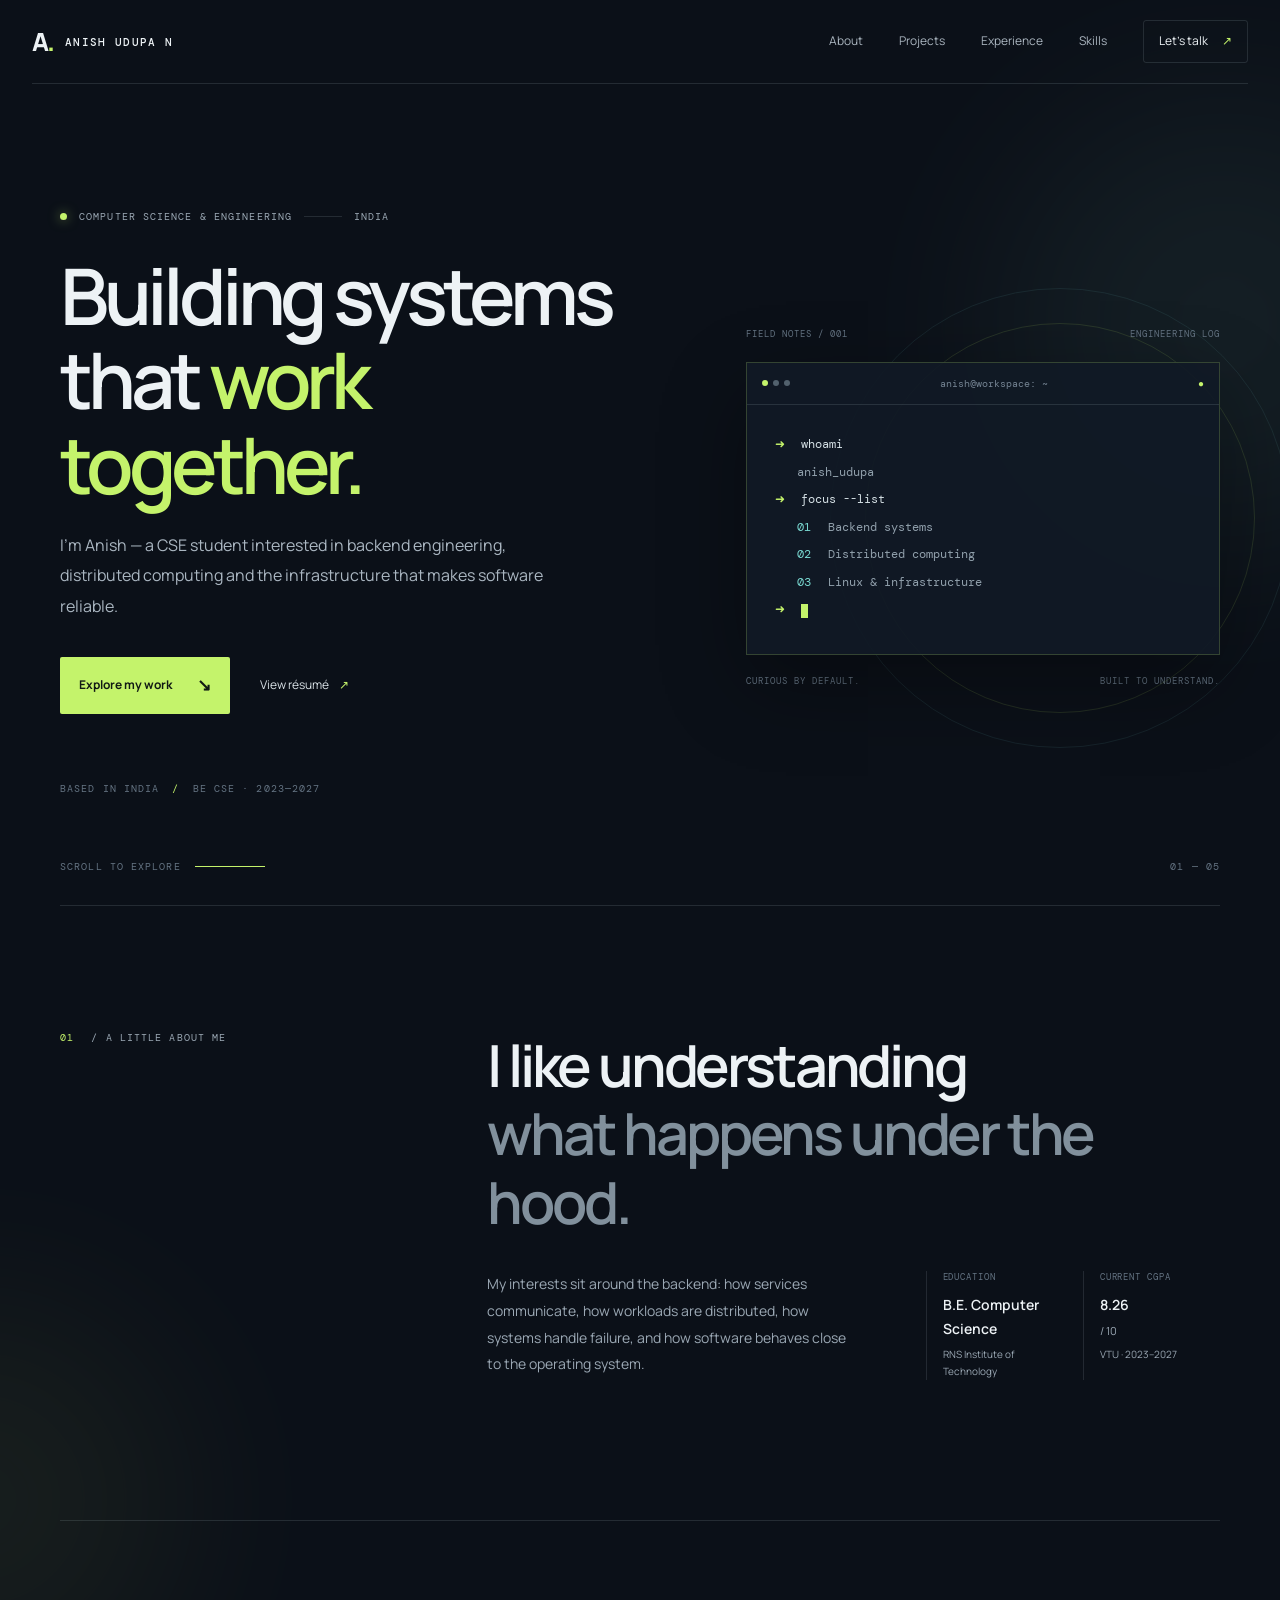
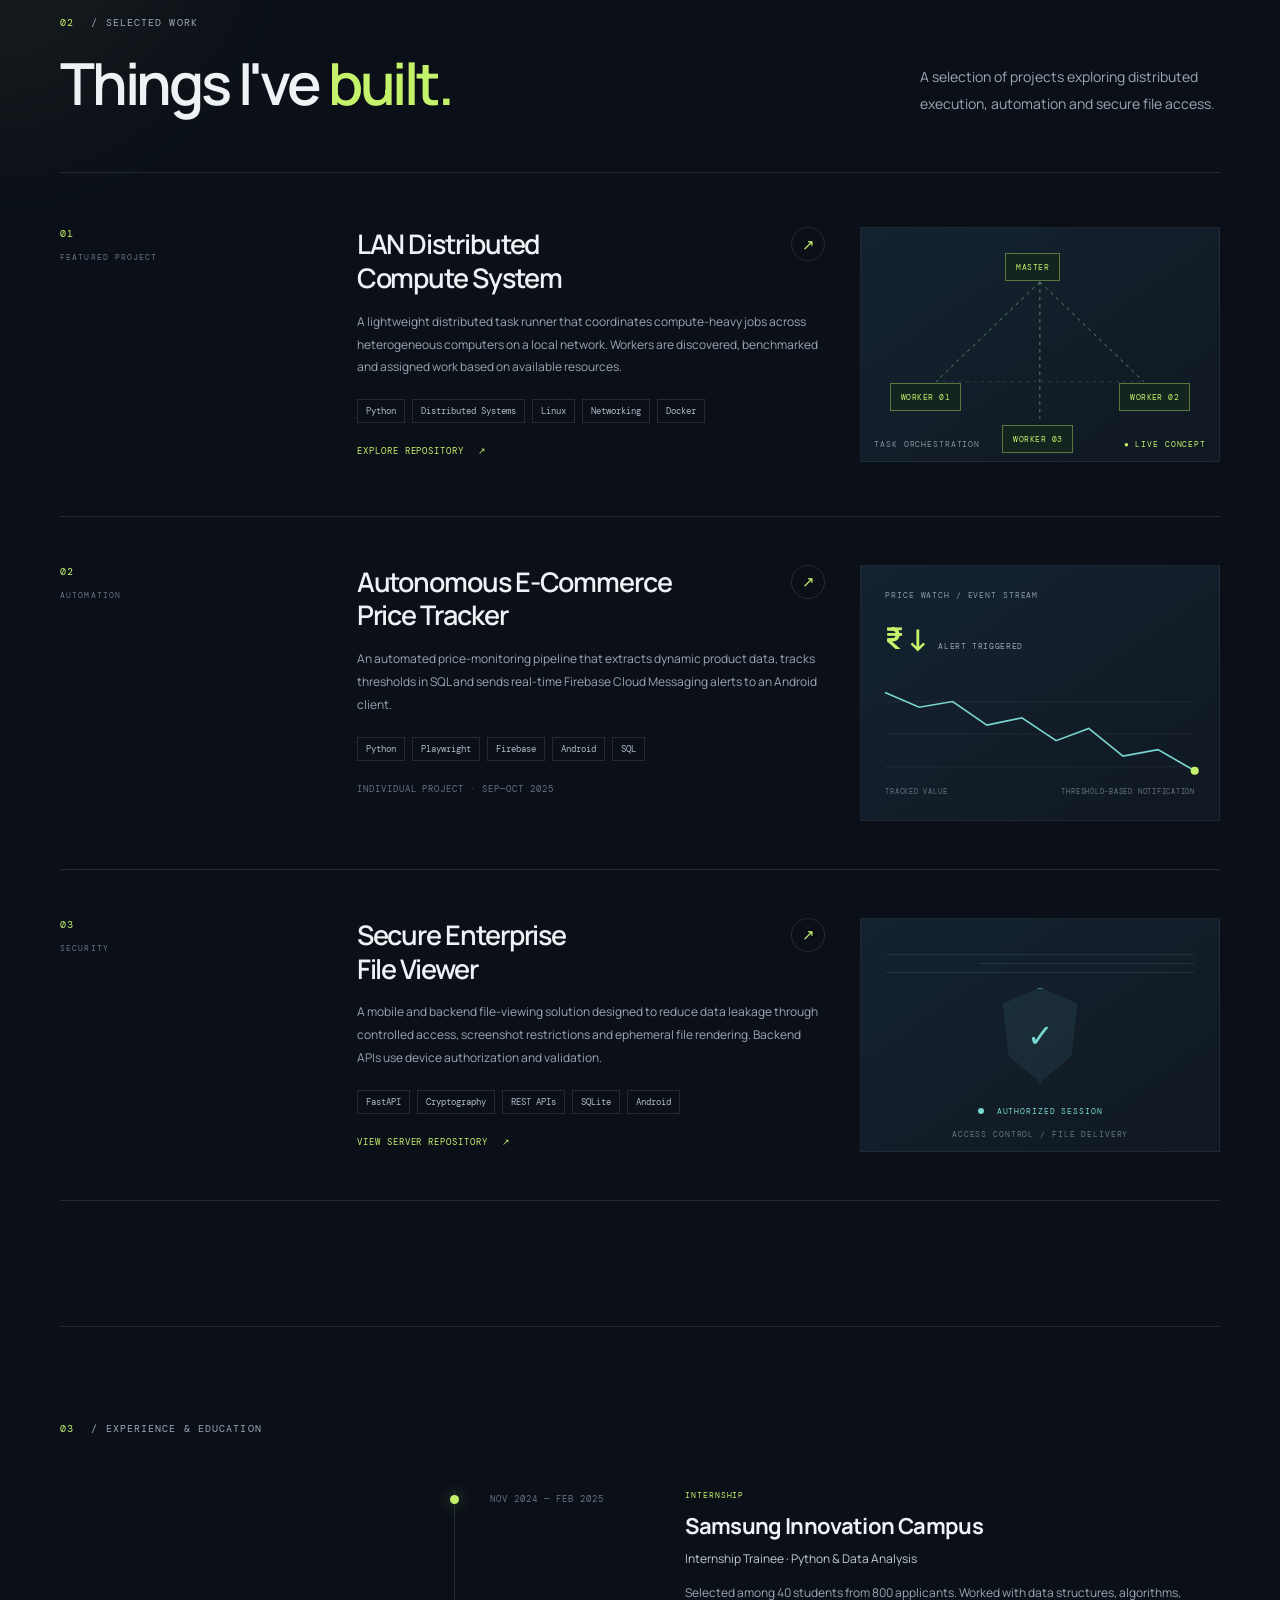
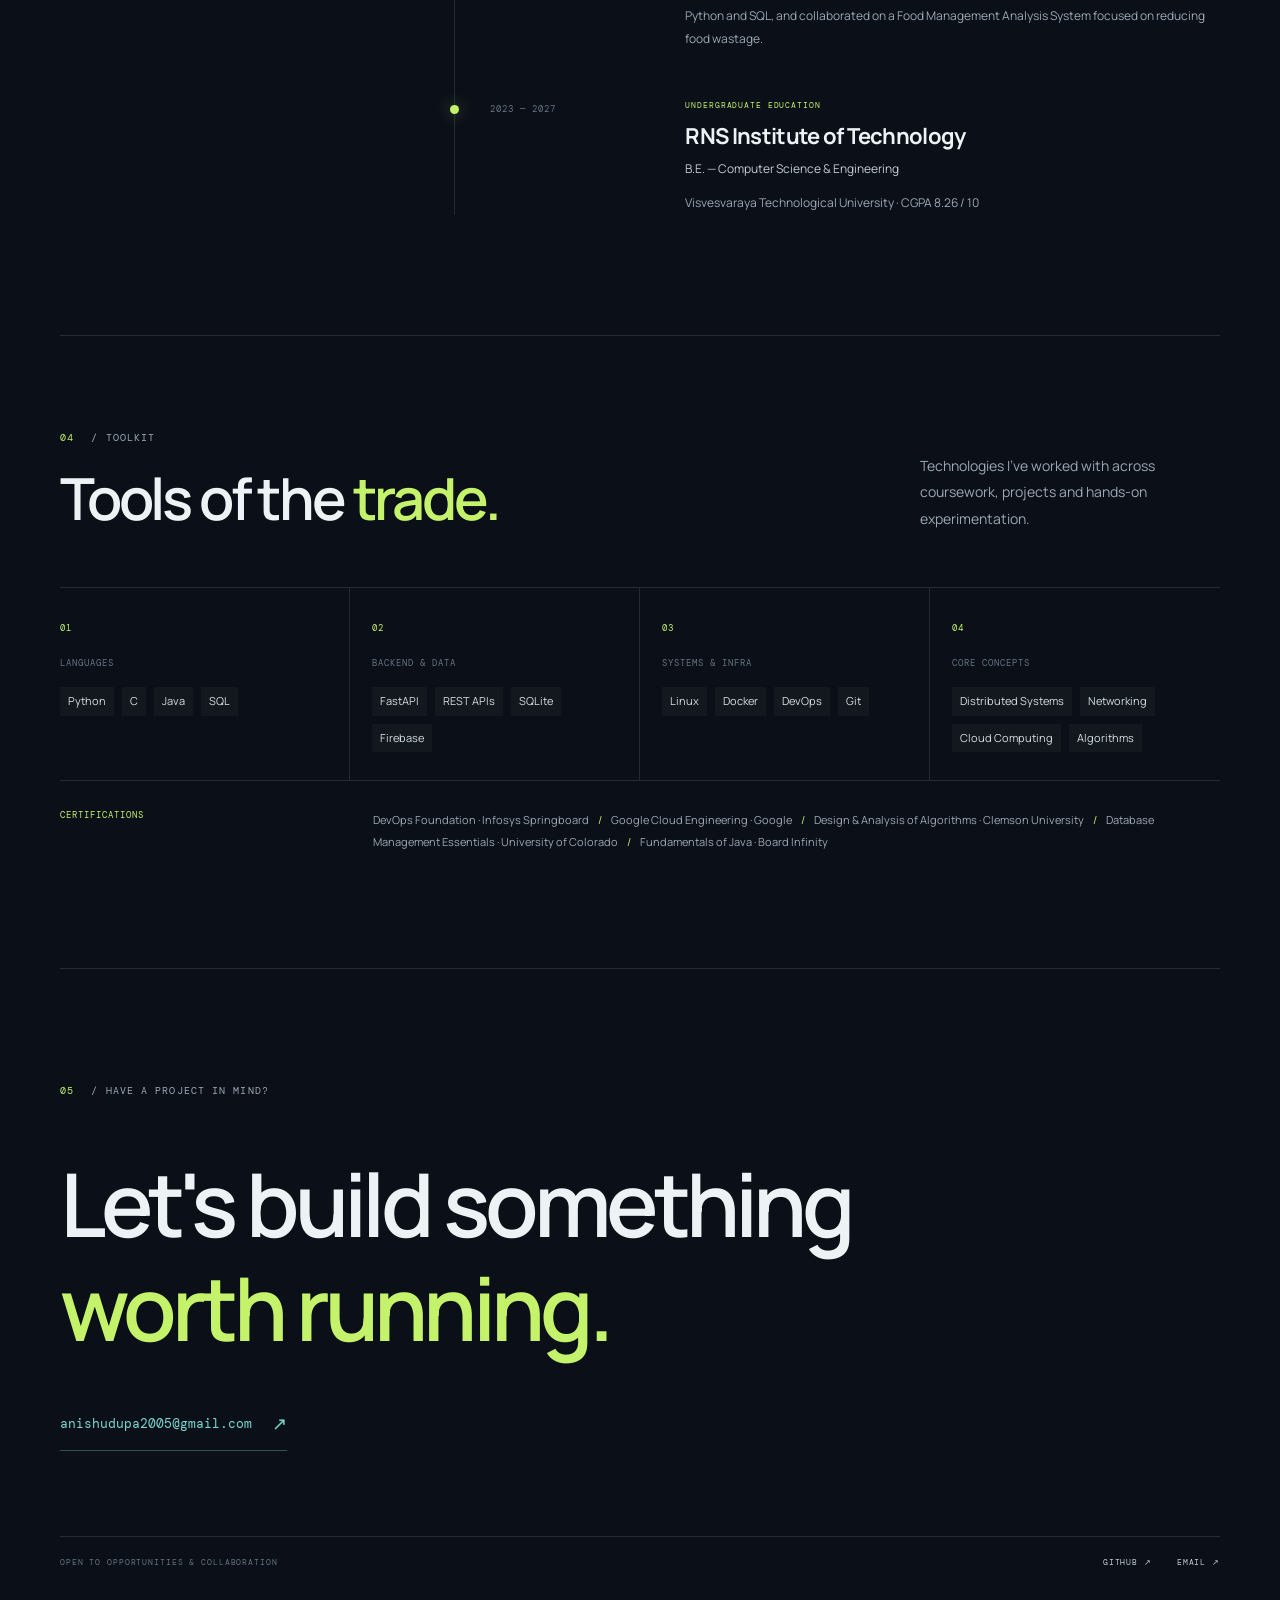
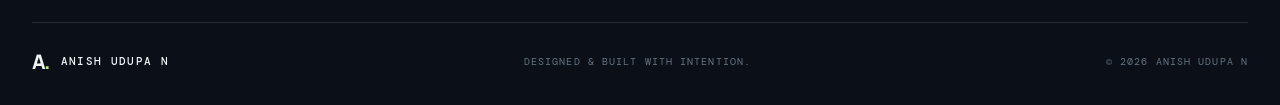
==== index.html @ b83bfdde "initial commit" ====
<!doctype html>
<html lang="en">
<head>
  <meta charset="utf-8">
  <meta name="viewport" content="width=device-width, initial-scale=1">
  <meta name="theme-color" content="#0b1018">
  <meta name="description" content="Anish Udupa N — Computer Science & Engineering student focused on backend engineering, distributed systems, Linux and Python.">
  <title>Anish Udupa N — Software Engineer</title>
  <link rel="preconnect" href="https://fonts.googleapis.com">
  <link rel="preconnect" href="https://fonts.gstatic.com" crossorigin>
  <link href="https://fonts.googleapis.com/css2?family=DM+Mono:wght@400;500&family=Manrope:wght@400;500;600;700;800&display=swap" rel="stylesheet">
  <link rel="stylesheet" href="styles.css">
</head>
<body>
  <div class="ambient ambient-one"></div><div class="ambient ambient-two"></div>
  <header class="site-header">
    <a class="brand" href="#home" aria-label="Anish home"><span class="brand-mark">A<span>.</span></span><span>ANISH UDUPA N</span></a>
    <button class="menu-toggle" aria-label="Toggle navigation" aria-expanded="false"><span></span><span></span></button>
    <nav class="nav-links">
      <a href="#about">About</a><a href="#work">Projects</a><a href="#experience">Experience</a><a href="#skills">Skills</a>
      <a class="nav-contact" href="#contact">Let's talk <span>↗</span></a>
    </nav>
  </header>

  <main>
    <section class="hero section-wrap" id="home">
      <div class="hero-copy reveal">
        <div class="eyebrow"><span class="status-dot"></span> COMPUTER SCIENCE & ENGINEERING <span class="eyebrow-line"></span> INDIA</div>
        <h1>Building systems<br>that <em>work together.</em></h1>
        <p class="hero-lead">I'm Anish — a CSE student interested in backend engineering, distributed computing and the infrastructure that makes software reliable.</p>
        <div class="hero-actions">
          <a class="button button-primary" href="#work">Explore my work <span>↘</span></a>
          <a class="text-link" href="Anish-Udupa-Resume.pdf" target="_blank" rel="noreferrer">View résumé <span>↗</span></a>
        </div>
        <div class="hero-meta"><span>BASED IN INDIA</span><span class="meta-sep">/</span><span>BE CSE · 2023—2027</span></div>
      </div>
      <div class="hero-visual reveal">
        <div class="visual-top"><span>FIELD NOTES / 001</span><span>ENGINEERING LOG</span></div>
        <div class="terminal-card">
          <div class="terminal-bar"><div class="traffic"><i></i><i></i><i></i></div><span>anish@workspace: ~</span><span class="terminal-lock">●</span></div>
          <div class="terminal-body">
            <p><span class="prompt">➜</span> whoami</p>
            <p class="terminal-output">anish_udupa</p>
            <p><span class="prompt">➜</span> focus --list</p>
            <p class="terminal-output"><b>01</b> Backend systems</p>
            <p class="terminal-output"><b>02</b> Distributed computing</p>
            <p class="terminal-output"><b>03</b> Linux & infrastructure</p>
            <p><span class="prompt">➜</span> <span class="cursor"></span></p>
          </div>
        </div>
        <div class="visual-caption"><span>CURIOUS BY DEFAULT.</span><span>BUILT TO UNDERSTAND.</span></div>
        <div class="orbit orbit-a"></div><div class="orbit orbit-b"></div>
      </div>
      <div class="hero-index"><span>SCROLL TO EXPLORE</span><span class="scroll-line"></span><span>01 — 05</span></div>
    </section>

    <section class="intro section-wrap" id="about">
      <div class="section-kicker reveal"><span>01</span> / A LITTLE ABOUT ME</div>
      <div class="intro-content reveal">
        <h2>I like understanding<br><span>what happens under the hood.</span></h2>
        <div class="intro-bottom">
          <p>My interests sit around the backend: how services communicate, how workloads are distributed, how systems handle failure, and how software behaves close to the operating system.</p>
          <div class="quick-facts">
            <div><span class="fact-label">EDUCATION</span><strong>B.E. Computer Science</strong><small>RNS Institute of Technology</small></div>
            <div><span class="fact-label">CURRENT CGPA</span><strong>8.26 <small>/ 10</small></strong><small>VTU · 2023–2027</small></div>
          </div>
        </div>
      </div>
    </section>

    <section class="projects section-wrap" id="work">
      <div class="section-heading reveal"><div><div class="section-kicker"><span>02</span> / SELECTED WORK</div><h2>Things I've <em>built.</em></h2></div><p>A selection of projects exploring distributed execution, automation and secure file access.</p></div>
      <div class="project-list">
        <article class="project-card featured reveal">
          <div class="project-number">01 <span>FEATURED PROJECT</span></div>
          <div class="project-main">
            <div class="project-title-row"><h3>LAN Distributed<br>Compute System</h3><a class="round-link" href="https://github.com/AnishUdupaN/MajorProject" target="_blank" rel="noreferrer" aria-label="View source on GitHub">↗</a></div>
            <p class="project-description">A lightweight distributed task runner that coordinates compute-heavy jobs across heterogeneous computers on a local network. Workers are discovered, benchmarked and assigned work based on available resources.</p>
            <div class="project-tags"><span>Python</span><span>Distributed Systems</span><span>Linux</span><span>Networking</span><span>Docker</span></div>
            <a class="project-cta" href="https://github.com/AnishUdupaN/MajorProject" target="_blank" rel="noreferrer">EXPLORE REPOSITORY <span>↗</span></a>
          </div>
          <div class="project-art compute-art" aria-label="Abstract illustration of connected computing nodes">
            <div class="node n1">MASTER</div><div class="node n2">WORKER 01</div><div class="node n3">WORKER 02</div><div class="node n4">WORKER 03</div>
            <svg viewBox="0 0 420 280" role="img" aria-hidden="true"><path d="M210 65 L85 185 M210 65 L335 185 M210 65 L210 230" /><path d="M85 185 L335 185" class="faint-path"/></svg>
            <div class="art-label">TASK ORCHESTRATION <span>● LIVE CONCEPT</span></div>
          </div>
        </article>

        <article class="project-card reveal">
          <div class="project-number">02 <span>AUTOMATION</span></div>
          <div class="project-main">
            <div class="project-title-row"><h3>Autonomous E-Commerce<br>Price Tracker</h3><a class="round-link" href="https://github.com/AnishUdupaN" target="_blank" rel="noreferrer" aria-label="View GitHub profile">↗</a></div>
            <p class="project-description">An automated price-monitoring pipeline that extracts dynamic product data, tracks thresholds in SQL and sends real-time Firebase Cloud Messaging alerts to an Android client.</p>
            <div class="project-tags"><span>Python</span><span>Playwright</span><span>Firebase</span><span>Android</span><span>SQL</span></div>
            <span class="project-note">INDIVIDUAL PROJECT · SEP—OCT 2025</span>
          </div>
          <div class="project-art price-art"><div class="chart-label">PRICE WATCH / EVENT STREAM</div><div class="chart-value">₹ ↓ <span>ALERT TRIGGERED</span></div><svg viewBox="0 0 380 140" aria-hidden="true"><path class="chart-grid" d="M0 35H380 M0 75H380 M0 115H380"/><path class="chart-line" d="M0 24 L42 42 L83 35 L125 64 L168 55 L210 83 L250 68 L292 102 L335 94 L380 120"/><circle cx="380" cy="120" r="5"/></svg><div class="chart-foot"><span>TRACKED VALUE</span><span>THRESHOLD-BASED NOTIFICATION</span></div></div>
        </article>

        <article class="project-card reveal">
          <div class="project-number">03 <span>SECURITY</span></div>
          <div class="project-main">
            <div class="project-title-row"><h3>Secure Enterprise<br>File Viewer</h3><a class="round-link" href="https://github.com/AnishUdupaN/MiniProjectServer" target="_blank" rel="noreferrer" aria-label="View server repository">↗</a></div>
            <p class="project-description">A mobile and backend file-viewing solution designed to reduce data leakage through controlled access, screenshot restrictions and ephemeral file rendering. Backend APIs use device authorization and validation.</p>
            <div class="project-tags"><span>FastAPI</span><span>Cryptography</span><span>REST APIs</span><span>SQLite</span><span>Android</span></div>
            <a class="project-cta" href="https://github.com/AnishUdupaN/MiniProjectServer" target="_blank" rel="noreferrer">VIEW SERVER REPOSITORY <span>↗</span></a>
          </div>
          <div class="project-art security-art"><div class="shield"><span>✓</span></div><div class="security-lines"><i></i><i></i><i></i></div><div class="secure-status"><span></span> AUTHORIZED SESSION</div><div class="security-caption">ACCESS CONTROL / FILE DELIVERY</div></div>
        </article>
      </div>
    </section>

    <section class="experience section-wrap" id="experience">
      <div class="section-kicker reveal"><span>03</span> / EXPERIENCE & EDUCATION</div>
      <div class="timeline">
        <article class="timeline-item reveal"><div class="timeline-date">NOV 2024 — FEB 2025</div><div class="timeline-body"><div class="timeline-type">INTERNSHIP</div><h3>Samsung Innovation Campus</h3><p class="timeline-sub">Internship Trainee · Python & Data Analysis</p><p>Selected among 40 students from 800 applicants. Worked with data structures, algorithms, Python and SQL, and collaborated on a Food Management Analysis System focused on reducing food wastage.</p></div><span class="timeline-marker"></span></article>
        <article class="timeline-item reveal"><div class="timeline-date">2023 — 2027</div><div class="timeline-body"><div class="timeline-type">UNDERGRADUATE EDUCATION</div><h3>RNS Institute of Technology</h3><p class="timeline-sub">B.E. — Computer Science & Engineering</p><p>Visvesvaraya Technological University · CGPA 8.26 / 10</p></div><span class="timeline-marker"></span></article>
      </div>
    </section>

    <section class="skills section-wrap" id="skills">
      <div class="section-heading reveal"><div><div class="section-kicker"><span>04</span> / TOOLKIT</div><h2>Tools of the <em>trade.</em></h2></div><p>Technologies I've worked with across coursework, projects and hands-on experimentation.</p></div>
      <div class="skill-grid reveal">
        <div class="skill-group"><span class="skill-index">01</span><h3>LANGUAGES</h3><div class="skill-items"><span>Python</span><span>C</span><span>Java</span><span>SQL</span></div></div>
        <div class="skill-group"><span class="skill-index">02</span><h3>BACKEND & DATA</h3><div class="skill-items"><span>FastAPI</span><span>REST APIs</span><span>SQLite</span><span>Firebase</span></div></div>
        <div class="skill-group"><span class="skill-index">03</span><h3>SYSTEMS & INFRA</h3><div class="skill-items"><span>Linux</span><span>Docker</span><span>DevOps</span><span>Git</span></div></div>
        <div class="skill-group"><span class="skill-index">04</span><h3>CORE CONCEPTS</h3><div class="skill-items"><span>Distributed Systems</span><span>Networking</span><span>Cloud Computing</span><span>Algorithms</span></div></div>
      </div>
      <div class="cert-strip reveal"><span class="cert-label">CERTIFICATIONS</span><p>DevOps Foundation · Infosys Springboard <i>/</i> Google Cloud Engineering · Google <i>/</i> Design & Analysis of Algorithms · Clemson University <i>/</i> Database Management Essentials · University of Colorado <i>/</i> Fundamentals of Java · Board Infinity</p></div>
    </section>

    <section class="contact section-wrap" id="contact">
      <div class="section-kicker reveal"><span>05</span> / HAVE A PROJECT IN MIND?</div>
      <div class="contact-content reveal"><h2>Let's build something<br><em>worth running.</em></h2><a class="contact-email" href="mailto:anishudupa2005@gmail.com">anishudupa2005@gmail.com <span>↗</span></a></div>
      <div class="contact-bottom"><span>OPEN TO OPPORTUNITIES & COLLABORATION</span><div><a href="https://github.com/AnishUdupaN" target="_blank" rel="noreferrer">GITHUB ↗</a><a href="mailto:anishudupa2005@gmail.com">EMAIL ↗</a></div></div>
    </section>
  </main>
  <footer class="site-footer"><a class="brand" href="#home"><span class="brand-mark">A<span>.</span></span><span>ANISH UDUPA N</span></a><span>DESIGNED & BUILT WITH INTENTION.</span><span>© <span id="year"></span> ANISH UDUPA N</span></footer>
  <script src="script.js"></script>
</body>
</html>
---- styles.css ----
:root{--bg:#0b1018;--panel:#111a25;--panel2:#141f2c;--text:#edf2f5;--muted:#9ba8b4;--dim:#647382;--line:rgba(202,220,233,.13);--accent:#c4f36b;--cyan:#78d7d0;--mono:"DM Mono",monospace;--sans:"Manrope",sans-serif}
*{box-sizing:border-box}html{scroll-behavior:smooth;scroll-padding-top:90px}body{margin:0;background:var(--bg);color:var(--text);font-family:var(--sans);font-size:15px;line-height:1.7;overflow-x:hidden}a{color:inherit;text-decoration:none}.ambient{position:absolute;pointer-events:none;filter:blur(90px);opacity:.13;border-radius:50%;z-index:-1}.ambient-one{width:450px;height:450px;background:#527d75;top:100px;right:-170px}.ambient-two{width:400px;height:400px;background:#6a7941;top:1300px;left:-220px}.section-wrap{width:min(1160px,calc(100% - 64px));margin:0 auto}.site-header{height:84px;width:min(1320px,calc(100% - 64px));margin:auto;display:flex;align-items:center;justify-content:space-between;border-bottom:1px solid var(--line);position:relative;z-index:5}.brand{display:flex;align-items:center;gap:12px;font:500 11px var(--mono);letter-spacing:.12em}.brand-mark{font:800 25px var(--sans);letter-spacing:-.08em;color:var(--text)}.brand-mark span{color:var(--accent)}.nav-links{display:flex;align-items:center;gap:36px;color:#aab5bf;font-size:12px}.nav-links a{transition:color .2s}.nav-links a:hover,.text-link:hover{color:var(--accent)}.nav-contact{border:1px solid var(--line);padding:10px 15px;border-radius:3px;color:var(--text)}.nav-contact span{color:var(--accent);margin-left:12px}.menu-toggle{display:none;background:none;border:0}.hero{min-height:680px;padding-top:126px;position:relative;display:grid;grid-template-columns:1.12fr .88fr;gap:60px;align-items:center;padding-bottom:110px}.eyebrow,.section-kicker,.hero-meta,.visual-top,.visual-caption,.hero-index,.project-number,.project-cta,.project-note,.timeline-date,.timeline-type,.skill-group h3,.skill-index,.cert-label,.contact-bottom,.site-footer>span,.chart-label,.chart-foot,.art-label,.secure-status,.security-caption{font:10px var(--mono);letter-spacing:.11em}.eyebrow{color:var(--muted);display:flex;align-items:center;gap:12px}.status-dot{width:7px;height:7px;background:var(--accent);border-radius:50%;box-shadow:0 0 12px #c4f36b88}.eyebrow-line{width:38px;height:1px;background:var(--line)}h1{font-size:clamp(52px,6.1vw,82px);line-height:1.08;letter-spacing:-.065em;margin:30px 0 24px;font-weight:600}h1 em,h2 em{font-style:normal;color:var(--accent)}.hero-lead{max-width:510px;color:#aab6c1;font-size:16px;line-height:1.9}.hero-actions{display:flex;align-items:center;gap:30px;margin-top:36px}.button{display:inline-flex;align-items:center;gap:25px;padding:14px 19px;font-size:12px;font-weight:700;border-radius:2px}.button-primary{background:var(--accent);color:#111a14}.button-primary span{font-size:17px}.text-link{font-size:12px;color:#d9e1e6}.text-link span{color:var(--accent);margin-left:8px}.hero-meta{display:flex;gap:13px;color:var(--dim);margin-top:68px}.meta-sep{color:var(--accent)}.hero-visual{position:relative;padding:20px 0 10px 10px}.visual-top,.visual-caption{display:flex;justify-content:space-between;color:var(--dim);font-size:9px}.terminal-card{margin:22px 0 20px;background:rgba(17,26,37,.92);border:1px solid rgba(196,243,107,.2);box-shadow:0 30px 80px #0005;position:relative;z-index:1}.terminal-bar{height:42px;border-bottom:1px solid var(--line);display:flex;align-items:center;justify-content:space-between;padding:0 15px;color:#758493;font:10px var(--mono)}.traffic{display:flex;gap:5px}.traffic i{width:6px;height:6px;border-radius:50%;background:#52616d}.traffic i:first-child{background:#c4f36b}.terminal-lock{color:var(--accent)}.terminal-body{padding:26px 28px 30px;font:12px/2.3 var(--mono);color:#d5e0e5}.terminal-body p{margin:0}.prompt{color:var(--accent);margin-right:9px}.terminal-output{padding-left:22px;color:#91a0ac}.terminal-output b{color:var(--cyan);font-weight:400;margin-right:10px}.cursor{display:inline-block;width:7px;height:14px;background:var(--accent);vertical-align:middle;animation:blink 1s steps(2) infinite}@keyframes blink{50%{opacity:0}}.visual-caption{font-size:9px}.orbit{position:absolute;border:1px solid #c4f36b20;border-radius:50%;z-index:0}.orbit-a{width:390px;height:390px;right:-35px;top:15px}.orbit-b{width:460px;height:460px;right:-70px;top:-20px;border-color:#78d7d018}.hero-index{position:absolute;bottom:32px;left:0;right:0;display:flex;align-items:center;gap:14px;color:var(--dim)}.scroll-line{width:70px;height:1px;background:var(--accent)}.hero-index span:last-child{margin-left:auto}.intro{padding:125px 0 140px;border-top:1px solid var(--line);display:grid;grid-template-columns:.34fr .66fr;gap:50px}.section-kicker{color:var(--muted)}.section-kicker span{color:var(--accent);margin-right:10px}.intro h2,.section-heading h2,.contact h2{font-size:clamp(38px,4.6vw,58px);line-height:1.18;letter-spacing:-.055em;font-weight:600;margin:0}.intro h2 span{color:#81909c}.intro-bottom{display:grid;grid-template-columns:1fr .8fr;gap:70px;margin-top:35px}.intro-bottom>p,.section-heading>p{color:var(--muted);font-size:14px;line-height:1.9;margin:0}.quick-facts{display:grid;grid-template-columns:1fr 1fr;gap:20px}.quick-facts>div{border-left:1px solid var(--line);padding-left:16px}.fact-label{display:block;color:var(--dim);font:9px var(--mono);letter-spacing:.1em;margin-bottom:10px}.quick-facts strong{display:block;font-size:14px;font-weight:600}.quick-facts strong small{font-size:11px;color:var(--muted);font-weight:400}.quick-facts small{display:block;color:var(--muted);font-size:10px;margin-top:5px}.projects{padding:95px 0 125px;border-top:1px solid var(--line)}.section-heading{display:flex;justify-content:space-between;align-items:end;margin-bottom:55px}.section-heading h2{margin-top:20px}.section-heading>p{max-width:300px}.project-list{border-top:1px solid var(--line)}.project-card{display:grid;grid-template-columns:.24fr .43fr .33fr;gap:35px;padding:48px 0;border-bottom:1px solid var(--line);min-height:300px}.project-card.featured{padding-top:54px;padding-bottom:54px}.project-number{color:var(--accent)}.project-number span{display:block;color:var(--dim);font-size:8px;margin-top:12px}.project-title-row{display:flex;align-items:flex-start;justify-content:space-between;gap:15px}.project-main h3{font-size:27px;line-height:1.25;letter-spacing:-.04em;font-weight:600;margin:0 0 16px}.round-link{width:34px;height:34px;border:1px solid var(--line);border-radius:50%;display:grid;place-items:center;color:var(--accent);flex-shrink:0;transition:.2s}.round-link:hover{background:var(--accent);color:var(--bg)}.project-description{font-size:12px;color:var(--muted);line-height:1.9;margin:0 0 20px}.project-tags{display:flex;flex-wrap:wrap;gap:7px}.project-tags span{font:9px var(--mono);color:#aebbc5;border:1px solid var(--line);padding:5px 8px}.project-cta{display:inline-block;color:var(--accent);font-size:9px;margin-top:22px}.project-cta span{margin-left:8px}.project-note{display:block;color:var(--dim);font-size:9px;margin-top:22px}.project-art{background:linear-gradient(145deg,#142331,#101821);border:1px solid #ffffff0c;min-height:210px;position:relative;overflow:hidden;align-self:stretch}.compute-art{display:flex;align-items:center;justify-content:center}.node{position:absolute;z-index:2;padding:8px 10px;border:1px solid #c4f36b66;background:#14251f;color:var(--accent);font:8px var(--mono);letter-spacing:.06em}.n1{top:25px;left:calc(50% - 35px)}.n2{bottom:50px;left:8%}.n3{bottom:50px;right:8%}.n4{bottom:8px;left:calc(50% - 38px)}.compute-art svg{width:100%;height:100%;position:absolute;inset:0}.compute-art path{fill:none;stroke:#8ccf9b;stroke-width:1;stroke-dasharray:4 5;opacity:.7}.compute-art .faint-path{opacity:.2}.art-label{position:absolute;bottom:12px;left:13px;right:13px;color:#82939e;font-size:8px;display:flex;justify-content:space-between}.art-label span{color:var(--accent)}.price-art{padding:24px;display:flex;flex-direction:column;justify-content:center}.chart-label{color:#8a9aa6;font-size:8px}.chart-value{font-size:30px;font-weight:700;letter-spacing:-.05em;color:var(--accent);margin-top:12px}.chart-value span{font:8px var(--mono);letter-spacing:.08em;color:var(--muted);margin-left:6px}.price-art svg{width:100%;margin-top:10px;overflow:visible}.chart-grid{stroke:#ffffff13;stroke-width:1;fill:none}.chart-line{stroke:var(--cyan);stroke-width:2;fill:none}.price-art circle{fill:var(--accent)}.chart-foot{display:flex;justify-content:space-between;color:var(--dim);font-size:7px}.security-art{display:flex;align-items:center;justify-content:center}.shield{width:85px;height:95px;border:1px solid #78d7d088;clip-path:polygon(50% 0,94% 17%,87% 72%,50% 100%,13% 72%,6% 17%);background:#78d7d014;display:grid;place-items:center;color:var(--cyan);font-size:32px}.security-lines{position:absolute;left:25px;right:25px;top:35px;display:grid;gap:8px}.security-lines i{height:1px;background:#78d7d01e}.security-lines i:nth-child(2){width:70%;margin-left:auto}.secure-status{position:absolute;bottom:35px;color:var(--cyan);font-size:8px}.secure-status span{display:inline-block;width:6px;height:6px;border-radius:50%;background:var(--cyan);margin-right:7px}.security-caption{position:absolute;bottom:12px;color:var(--dim);font-size:8px}.experience{padding:95px 0 120px;border-top:1px solid var(--line)}.timeline{margin:55px 0 0 34%;border-left:1px solid #52616d55}.timeline-item{position:relative;display:grid;grid-template-columns:160px 1fr;gap:35px;padding:0 0 50px 35px}.timeline-item:last-child{padding-bottom:0}.timeline-marker{position:absolute;width:9px;height:9px;border-radius:50%;background:var(--accent);left:-5px;top:5px;box-shadow:0 0 15px #c4f36b66}.timeline-date{color:var(--dim);font-size:9px;padding-top:3px}.timeline-type{color:var(--accent);font-size:8px}.timeline-body h3{font-size:22px;letter-spacing:-.03em;margin:8px 0 3px}.timeline-sub{color:#c2ccd4;font-size:12px;margin:0 0 13px}.timeline-body>p:last-child{color:var(--muted);font-size:12px;line-height:1.9;max-width:560px;margin:0}.skills{padding:95px 0 115px;border-top:1px solid var(--line)}.skill-grid{display:grid;grid-template-columns:repeat(4,1fr);border-top:1px solid var(--line);border-bottom:1px solid var(--line);margin-top:55px}.skill-group{padding:25px 22px 28px;border-right:1px solid var(--line);min-height:190px}.skill-group:first-child{padding-left:0}.skill-group:last-child{border:0}.skill-index{color:var(--accent);font-size:9px}.skill-group h3{color:var(--dim);font-size:9px;margin:18px 0}.skill-items{display:flex;flex-wrap:wrap;gap:8px}.skill-items span{font-size:11px;color:#d4dde3;background:#ffffff08;padding:5px 8px}.cert-strip{display:grid;grid-template-columns:.25fr .75fr;gap:30px;padding-top:28px}.cert-label{color:var(--accent);font-size:9px}.cert-strip p{color:var(--muted);font-size:11px;line-height:2;margin:0}.cert-strip i{color:var(--accent);font-style:normal;margin:0 7px}.contact{padding:115px 0 55px;border-top:1px solid var(--line)}.contact-content{padding:55px 0 85px}.contact h2{font-size:clamp(50px,7vw,88px)}.contact-email{display:inline-flex;align-items:center;gap:20px;color:var(--cyan);font:13px var(--mono);border-bottom:1px solid #78d7d055;padding:14px 0;margin-top:38px}.contact-email span{font-size:18px}.contact-bottom{display:flex;justify-content:space-between;border-top:1px solid var(--line);padding-top:20px;color:var(--dim);font-size:8px}.contact-bottom div{display:flex;gap:25px}.contact-bottom a{color:#c2ccd4}.site-footer{width:min(1320px,calc(100% - 64px));margin:auto;border-top:1px solid var(--line);padding:25px 0 30px;display:flex;justify-content:space-between;align-items:center;color:var(--dim);font-size:8px}.site-footer .brand{color:var(--text)}.site-footer .brand-mark{font-size:20px}.reveal{opacity:0;transform:translateY(18px);transition:opacity .7s ease,transform .7s ease}.reveal.visible{opacity:1;transform:translateY(0)}
@media(max-width:900px){.hero{grid-template-columns:1fr  .8fr;gap:25px}.project-card{grid-template-columns:.17fr .48fr .35fr;gap:20px}.project-main h3{font-size:23px}.intro{grid-template-columns:.25fr .75fr;gap:25px}.intro-bottom{gap:30px}.timeline{margin-left:20%}.skill-group{padding-left:13px;padding-right:13px}}
@media(max-width:680px){.section-wrap,.site-header,.site-footer{width:calc(100% - 40px)}.site-header{height:70px}.menu-toggle{display:flex;flex-direction:column;gap:5px;padding:10px}.menu-toggle span{width:22px;height:1px;background:var(--text)}.nav-links{display:none;position:absolute;top:69px;left:-20px;right:-20px;background:#101923;padding:22px 20px 26px;flex-direction:column;align-items:stretch;gap:20px;border-bottom:1px solid var(--line)}.nav-links.open{display:flex}.nav-contact{align-self:flex-start}.hero{display:block;padding-top:85px;padding-bottom:100px;min-height:0}.hero h1{font-size:clamp(49px,13vw,70px)}.hero-lead{font-size:14px}.hero-meta{margin-top:48px}.hero-visual{margin-top:65px;padding-left:0}.orbit-a{right:-30px;width:300px;height:300px}.orbit-b{right:-55px;width:350px;height:350px}.terminal-body{padding:20px}.hero-index{bottom:30px}.intro,.projects,.experience,.skills{padding:75px 0}.intro{display:block}.intro>.section-kicker{margin-bottom:32px}.intro h2,.section-heading h2{font-size:40px}.intro-bottom{grid-template-columns:1fr;gap:35px}.quick-facts{max-width:400px}.section-heading{display:block}.section-heading>p{margin-top:20px}.project-card,.project-card.featured{grid-template-columns:1fr;padding:30px 0;gap:20px}.project-number span{display:inline;margin-left:12px}.project-art{min-height:190px;grid-row:3}.project-main{grid-row:2}.project-main h3{font-size:27px}.timeline{margin:45px 0 0 5px}.timeline-item{grid-template-columns:1fr;gap:10px;padding-left:25px;padding-bottom:40px}.timeline-date{order:0}.timeline-body{order:1}.timeline-marker{top:4px}.skill-grid{grid-template-columns:1fr 1fr}.skill-group{min-height:155px;padding:20px 12px;border-bottom:1px solid var(--line)}.skill-group:nth-child(2){border-right:0}.skill-group:nth-child(3){padding-left:0}.skill-group:nth-child(4){border-right:0}.cert-strip{grid-template-columns:1fr;gap:12px}.contact{padding-top:75px}.contact-content{padding:45px 0 65px}.contact h2{font-size:clamp(47px,12vw,68px)}.contact-email{font-size:10px;gap:10px}.contact-bottom{gap:20px;flex-direction:column}.site-footer{flex-wrap:wrap;gap:15px}.site-footer>span:nth-child(2){display:none}}
@media(prefers-reduced-motion:reduce){html{scroll-behavior:auto}.reveal{opacity:1;transform:none;transition:none}*,*::before,*::after{animation-duration:.01ms!important;animation-iteration-count:1!important}}
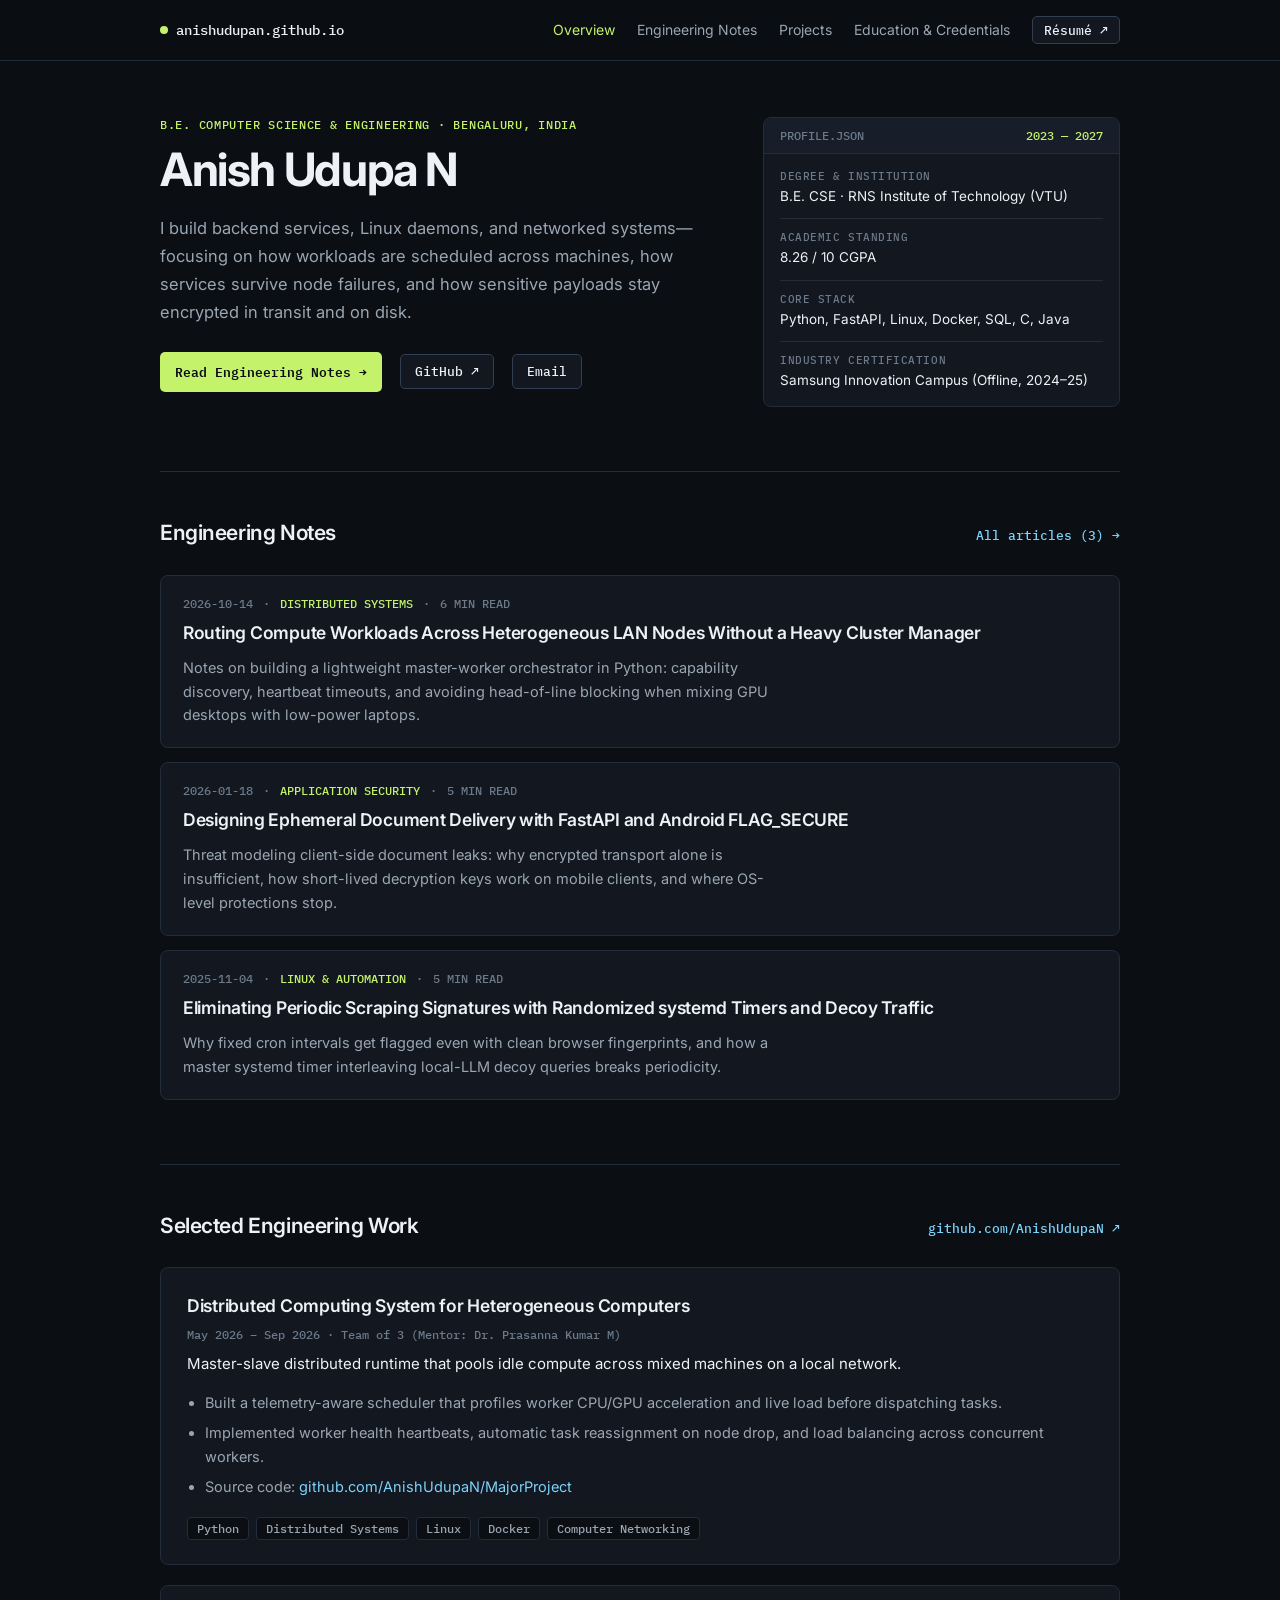
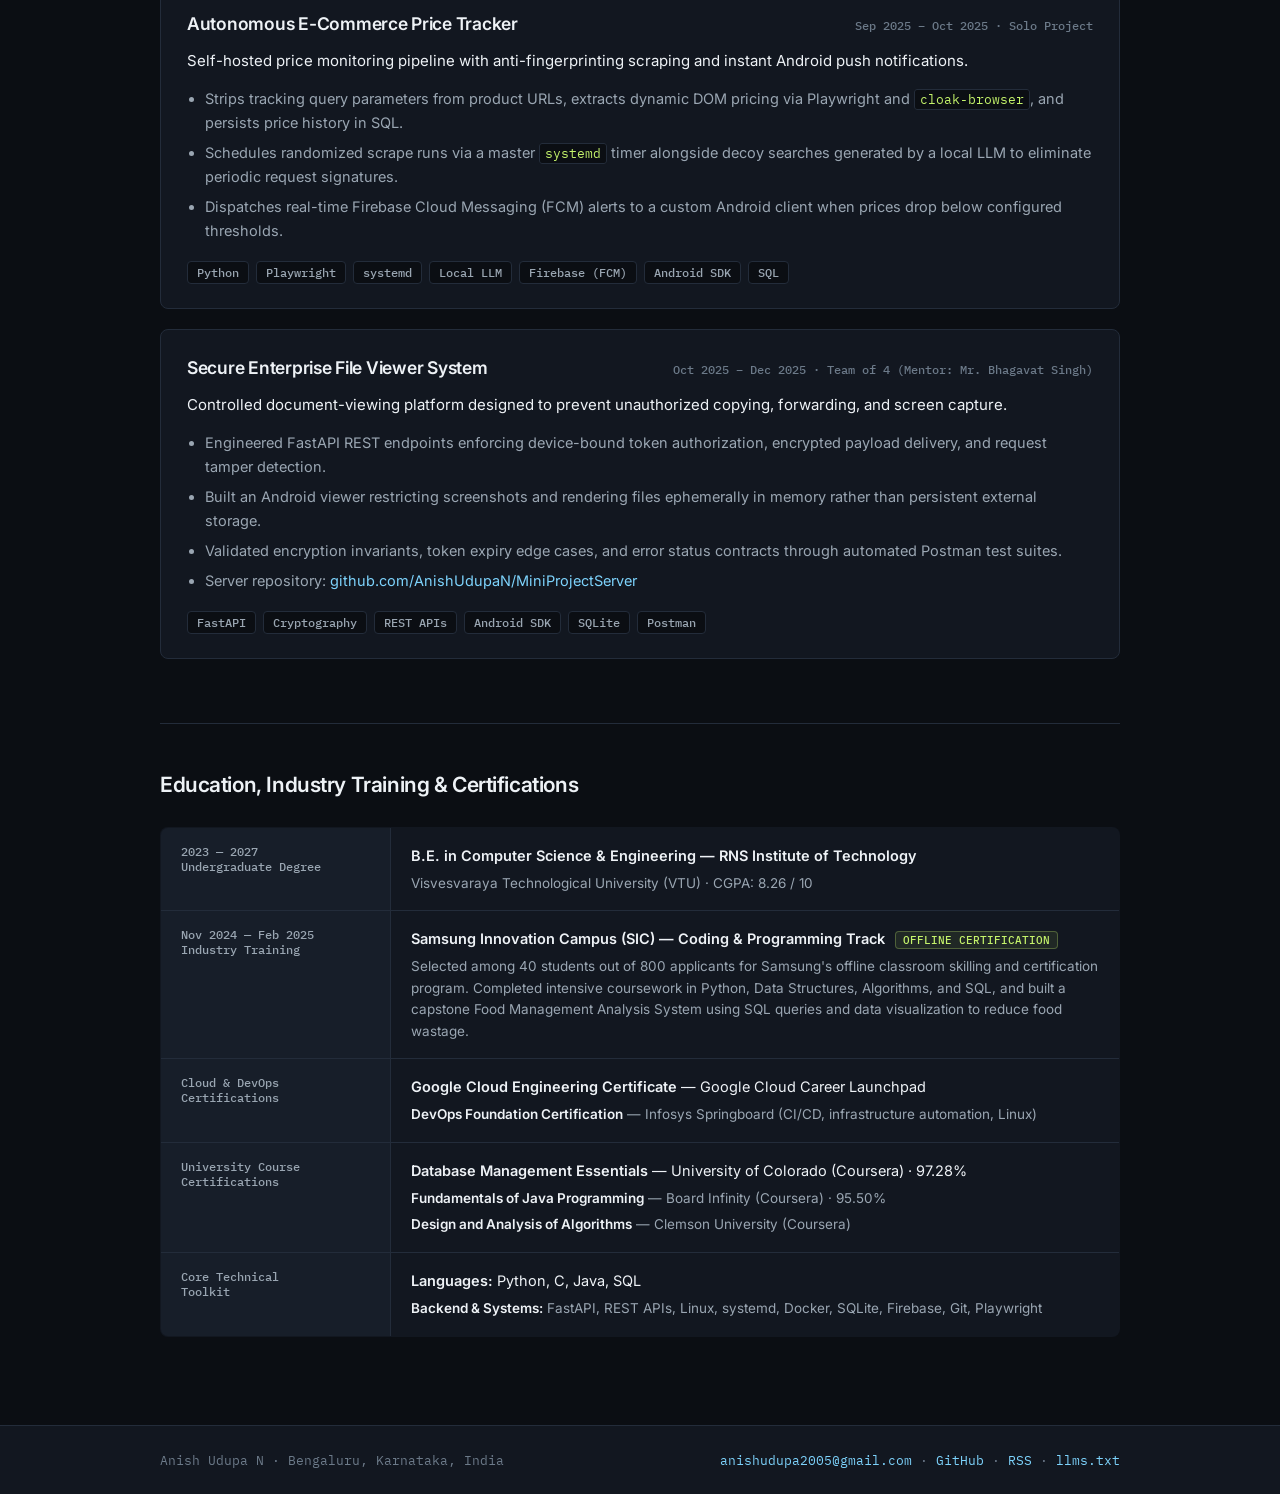
==== commit ddda8168: "changed some files" ====
--- a/index.html
+++ b/index.html
@@ -3,139 +3,364 @@
 <head>
   <meta charset="utf-8">
   <meta name="viewport" content="width=device-width, initial-scale=1">
-  <meta name="theme-color" content="#0b1018">
-  <meta name="description" content="Anish Udupa N — Computer Science & Engineering student focused on backend engineering, distributed systems, Linux and Python.">
-  <title>Anish Udupa N — Software Engineer</title>
+  <title>Anish Udupa N — Backend Systems, Distributed Computing & Linux</title>
+  <meta name="description" content="Computer Science & Engineering student at RNSIT Bengaluru (2023–2027). Building distributed LAN task orchestrators, FastAPI security backends, and systemd automation.">
+  <meta name="author" content="Anish Udupa N">
+  <link rel="canonical" href="https://anishudupan.github.io/">
+
+  <!-- Open Graph / Social Sharing -->
+  <meta property="og:type" content="profile">
+  <meta property="og:site_name" content="Anish Udupa N">
+  <meta property="og:title" content="Anish Udupa N — Backend Systems, Distributed Computing & Linux">
+  <meta property="og:description" content="Computer Science & Engineering student at RNSIT Bengaluru (2023–2027). Building distributed LAN task orchestrators, FastAPI security backends, and systemd automation.">
+  <meta property="og:url" content="https://anishudupan.github.io/">
+  <meta property="og:image" content="https://anishudupan.github.io/assets/og-card.png">
+  <meta property="og:image:width" content="1200">
+  <meta property="og:image:height" content="630">
+  <meta property="og:image:alt" content="Anish Udupa N — Backend Systems, Distributed Computing & Linux Infrastructure">
+
+  <!-- Twitter / X Card -->
+  <meta name="twitter:card" content="summary_large_image">
+  <meta name="twitter:title" content="Anish Udupa N — Backend Systems, Distributed Computing & Linux">
+  <meta name="twitter:description" content="Computer Science & Engineering student at RNSIT Bengaluru (2023–2027). Building distributed LAN task orchestrators, FastAPI security backends, and systemd automation.">
+  <meta name="twitter:image" content="https://anishudupan.github.io/assets/og-card.png">
+
+  <link rel="alternate" type="application/rss+xml" title="Anish Udupa N — Engineering Notes" href="./feed.xml">
   <link rel="preconnect" href="https://fonts.googleapis.com">
   <link rel="preconnect" href="https://fonts.gstatic.com" crossorigin>
-  <link href="https://fonts.googleapis.com/css2?family=DM+Mono:wght@400;500&family=Manrope:wght@400;500;600;700;800&display=swap" rel="stylesheet">
-  <link rel="stylesheet" href="styles.css">
+  <link href="https://fonts.googleapis.com/css2?family=IBM+Plex+Mono:wght@400;500&family=Inter:wght@400;500;600;700&display=swap" rel="stylesheet">
+  <link rel="stylesheet" href="./styles.css">
+  <script type="application/ld+json">
+{
+  "@context": "https://schema.org",
+  "@graph": [
+    {
+      "@type": "WebSite",
+      "@id": "https://anishudupan.github.io/#website",
+      "url": "https://anishudupan.github.io/",
+      "name": "Anish Udupa N",
+      "description": "Personal engineering portfolio and technical notes of Anish Udupa N, Computer Science & Engineering undergraduate in Bengaluru, India.",
+      "publisher": { "@id": "https://anishudupan.github.io/#person" }
+    },
+    {
+      "@type": "ProfilePage",
+      "@id": "https://anishudupan.github.io/#profilepage",
+      "url": "https://anishudupan.github.io/",
+      "name": "Anish Udupa N — Backend Systems & Distributed Computing",
+      "isPartOf": { "@id": "https://anishudupan.github.io/#website" },
+      "mainEntity": { "@id": "https://anishudupan.github.io/#person" },
+      "dateModified": "2026-11-22"
+    },
+    {
+      "@type": "Person",
+      "@id": "https://anishudupan.github.io/#person",
+      "name": "Anish Udupa N",
+      "url": "https://anishudupan.github.io/",
+      "image": "https://anishudupan.github.io/assets/og-card.png",
+      "email": "mailto:anishudupa2005@gmail.com",
+      "telephone": "+91-9380721996",
+      "jobTitle": "Computer Science & Engineering Student",
+      "description": "B.E. Computer Science & Engineering student (2023–2027) at RNS Institute of Technology, Bengaluru, specializing in backend engineering, distributed systems, Linux automation, and application security.",
+      "address": {
+        "@type": "PostalAddress",
+        "addressLocality": "Bengaluru",
+        "addressRegion": "Karnataka",
+        "addressCountry": "IN"
+      },
+      "alumniOf": {
+        "@type": "CollegeOrUniversity",
+        "name": "RNS Institute of Technology",
+        "parentOrganization": {
+          "@type": "CollegeOrUniversity",
+          "name": "Visvesvaraya Technological University"
+        }
+      },
+      "knowsAbout": [
+        "Python", "FastAPI", "Distributed Systems", "Linux", "systemd",
+        "Docker", "SQL", "SQLite", "REST APIs", "Cryptography",
+        "Playwright", "Android SDK", "C", "Java"
+      ],
+      "hasCredential": [
+        {
+          "@type": "EducationalOccupationalCredential",
+          "name": "Samsung Innovation Campus — Coding & Programming Certification",
+          "credentialCategory": "Offline Industry Training & Certification",
+          "recognizedBy": { "@type": "Organization", "name": "Samsung Electronics" }
+        },
+        {
+          "@type": "EducationalOccupationalCredential",
+          "name": "Google Cloud Engineering Certificate",
+          "recognizedBy": { "@type": "Organization", "name": "Google Cloud Career Launchpad" }
+        },
+        {
+          "@type": "EducationalOccupationalCredential",
+          "name": "DevOps Foundation Certification",
+          "recognizedBy": { "@type": "Organization", "name": "Infosys Springboard" }
+        }
+      ],
+      "sameAs": [
+        "https://github.com/AnishUdupaN"
+      ]
+    },
+    {
+      "@type": "ItemList",
+      "@id": "https://anishudupan.github.io/#projects",
+      "name": "Engineering Projects by Anish Udupa N",
+      "itemListElement": [
+        {
+          "@type": "ListItem",
+          "position": 1,
+          "item": {
+            "@type": "SoftwareSourceCode",
+            "name": "Distributed Computing System for Heterogeneous Computers",
+            "description": "Master-slave distributed orchestration system routing compute tasks across heterogeneous LAN hardware based on real-time resource telemetry and hardware acceleration, with automatic failover and load balancing.",
+            "codeRepository": "https://github.com/AnishUdupaN/MajorProject",
+            "programmingLanguage": ["Python", "Linux", "Docker"],
+            "author": { "@id": "https://anishudupan.github.io/#person" }
+          }
+        },
+        {
+          "@type": "ListItem",
+          "position": 2,
+          "item": {
+            "@type": "SoftwareApplication",
+            "name": "Autonomous E-Commerce Price Tracker",
+            "applicationCategory": "DeveloperApplication",
+            "operatingSystem": "Linux, Android",
+            "description": "Autonomous price-monitoring daemon using Playwright, cloak-browser, systemd timers, and local-LLM decoy scheduling to avoid temporal fingerprinting and send Firebase Cloud Messaging alerts.",
+            "author": { "@id": "https://anishudupan.github.io/#person" }
+          }
+        },
+        {
+          "@type": "ListItem",
+          "position": 3,
+          "item": {
+            "@type": "SoftwareSourceCode",
+            "name": "Secure Enterprise File Viewer System",
+            "description": "FastAPI backend and Android client preventing document leaks via OS screenshot blocking, ephemeral rendering, payload encryption, token-based device authorization, and tamper detection.",
+            "codeRepository": "https://github.com/AnishUdupaN/MiniProjectServer",
+            "programmingLanguage": ["Python", "FastAPI", "SQLite", "Java"],
+            "author": { "@id": "https://anishudupan.github.io/#person" }
+          }
+        }
+      ]
+    }
+  ]
+}
+</script>
 </head>
 <body>
-  <div class="ambient ambient-one"></div><div class="ambient ambient-two"></div>
-  <header class="site-header">
-    <a class="brand" href="#home" aria-label="Anish home"><span class="brand-mark">A<span>.</span></span><span>ANISH UDUPA N</span></a>
-    <button class="menu-toggle" aria-label="Toggle navigation" aria-expanded="false"><span></span><span></span></button>
-    <nav class="nav-links">
-      <a href="#about">About</a><a href="#work">Projects</a><a href="#experience">Experience</a><a href="#skills">Skills</a>
-      <a class="nav-contact" href="#contact">Let's talk <span>↗</span></a>
+<header class="topbar">
+  <div class="container topbar-inner">
+    <a class="site-id" href="./index.html">anishudupan.github.io</a>
+    <nav class="nav" aria-label="Primary">
+      <a href="./index.html" aria-current="page">Overview</a>
+      <a href="./notes/index.html">Engineering Notes</a>
+      <a href="./index.html#projects">Projects</a>
+      <a href="./index.html#credentials">Education &amp; Credentials</a>
+      <a class="nav-pill" href="./Anish-Udupa-Resume.pdf" target="_blank" rel="noreferrer">Résumé ↗</a>
     </nav>
-  </header>
-
-  <main>
-    <section class="hero section-wrap" id="home">
-      <div class="hero-copy reveal">
-        <div class="eyebrow"><span class="status-dot"></span> COMPUTER SCIENCE & ENGINEERING <span class="eyebrow-line"></span> INDIA</div>
-        <h1>Building systems<br>that <em>work together.</em></h1>
-        <p class="hero-lead">I'm Anish — a CSE student interested in backend engineering, distributed computing and the infrastructure that makes software reliable.</p>
-        <div class="hero-actions">
-          <a class="button button-primary" href="#work">Explore my work <span>↘</span></a>
-          <a class="text-link" href="Anish-Udupa-Resume.pdf" target="_blank" rel="noreferrer">View résumé <span>↗</span></a>
-        </div>
-        <div class="hero-meta"><span>BASED IN INDIA</span><span class="meta-sep">/</span><span>BE CSE · 2023—2027</span></div>
+  </div>
+</header>
+<main class="container">
+  <div class="hero-grid">
+    <div>
+      <p class="kicker">B.E. Computer Science &amp; Engineering · Bengaluru, India</p>
+      <h1>Anish Udupa N</h1>
+      <p class="lead">
+        I build backend services, Linux daemons, and networked systems—focusing on how workloads are scheduled across machines, how services survive node failures, and how sensitive payloads stay encrypted in transit and on disk.
+      </p>
+      <div class="action-row">
+        <a class="btn-primary" href="./notes/index.html">Read Engineering Notes →</a>
+        <a class="btn-secondary" href="https://github.com/AnishUdupaN" target="_blank" rel="noreferrer">GitHub ↗</a>
+        <a class="btn-secondary" href="mailto:anishudupa2005@gmail.com">Email</a>
       </div>
-      <div class="hero-visual reveal">
-        <div class="visual-top"><span>FIELD NOTES / 001</span><span>ENGINEERING LOG</span></div>
-        <div class="terminal-card">
-          <div class="terminal-bar"><div class="traffic"><i></i><i></i><i></i></div><span>anish@workspace: ~</span><span class="terminal-lock">●</span></div>
-          <div class="terminal-body">
-            <p><span class="prompt">➜</span> whoami</p>
-            <p class="terminal-output">anish_udupa</p>
-            <p><span class="prompt">➜</span> focus --list</p>
-            <p class="terminal-output"><b>01</b> Backend systems</p>
-            <p class="terminal-output"><b>02</b> Distributed computing</p>
-            <p class="terminal-output"><b>03</b> Linux & infrastructure</p>
-            <p><span class="prompt">➜</span> <span class="cursor"></span></p>
-          </div>
-        </div>
-        <div class="visual-caption"><span>CURIOUS BY DEFAULT.</span><span>BUILT TO UNDERSTAND.</span></div>
-        <div class="orbit orbit-a"></div><div class="orbit orbit-b"></div>
+    </div>
+
+    <aside class="fact-box" aria-label="Profile Summary">
+      <div class="fact-box-head">
+        <span>PROFILE.JSON</span>
+        <span>2023 — 2027</span>
       </div>
-      <div class="hero-index"><span>SCROLL TO EXPLORE</span><span class="scroll-line"></span><span>01 — 05</span></div>
-    </section>
-
-    <section class="intro section-wrap" id="about">
-      <div class="section-kicker reveal"><span>01</span> / A LITTLE ABOUT ME</div>
-      <div class="intro-content reveal">
-        <h2>I like understanding<br><span>what happens under the hood.</span></h2>
-        <div class="intro-bottom">
-          <p>My interests sit around the backend: how services communicate, how workloads are distributed, how systems handle failure, and how software behaves close to the operating system.</p>
-          <div class="quick-facts">
-            <div><span class="fact-label">EDUCATION</span><strong>B.E. Computer Science</strong><small>RNS Institute of Technology</small></div>
-            <div><span class="fact-label">CURRENT CGPA</span><strong>8.26 <small>/ 10</small></strong><small>VTU · 2023–2027</small></div>
-          </div>
-        </div>
-      </div>
-    </section>
-
-    <section class="projects section-wrap" id="work">
-      <div class="section-heading reveal"><div><div class="section-kicker"><span>02</span> / SELECTED WORK</div><h2>Things I've <em>built.</em></h2></div><p>A selection of projects exploring distributed execution, automation and secure file access.</p></div>
-      <div class="project-list">
-        <article class="project-card featured reveal">
-          <div class="project-number">01 <span>FEATURED PROJECT</span></div>
-          <div class="project-main">
-            <div class="project-title-row"><h3>LAN Distributed<br>Compute System</h3><a class="round-link" href="https://github.com/AnishUdupaN/MajorProject" target="_blank" rel="noreferrer" aria-label="View source on GitHub">↗</a></div>
-            <p class="project-description">A lightweight distributed task runner that coordinates compute-heavy jobs across heterogeneous computers on a local network. Workers are discovered, benchmarked and assigned work based on available resources.</p>
-            <div class="project-tags"><span>Python</span><span>Distributed Systems</span><span>Linux</span><span>Networking</span><span>Docker</span></div>
-            <a class="project-cta" href="https://github.com/AnishUdupaN/MajorProject" target="_blank" rel="noreferrer">EXPLORE REPOSITORY <span>↗</span></a>
-          </div>
-          <div class="project-art compute-art" aria-label="Abstract illustration of connected computing nodes">
-            <div class="node n1">MASTER</div><div class="node n2">WORKER 01</div><div class="node n3">WORKER 02</div><div class="node n4">WORKER 03</div>
-            <svg viewBox="0 0 420 280" role="img" aria-hidden="true"><path d="M210 65 L85 185 M210 65 L335 185 M210 65 L210 230" /><path d="M85 185 L335 185" class="faint-path"/></svg>
-            <div class="art-label">TASK ORCHESTRATION <span>● LIVE CONCEPT</span></div>
-          </div>
-        </article>
-
-        <article class="project-card reveal">
-          <div class="project-number">02 <span>AUTOMATION</span></div>
-          <div class="project-main">
-            <div class="project-title-row"><h3>Autonomous E-Commerce<br>Price Tracker</h3><a class="round-link" href="https://github.com/AnishUdupaN" target="_blank" rel="noreferrer" aria-label="View GitHub profile">↗</a></div>
-            <p class="project-description">An automated price-monitoring pipeline that extracts dynamic product data, tracks thresholds in SQL and sends real-time Firebase Cloud Messaging alerts to an Android client.</p>
-            <div class="project-tags"><span>Python</span><span>Playwright</span><span>Firebase</span><span>Android</span><span>SQL</span></div>
-            <span class="project-note">INDIVIDUAL PROJECT · SEP—OCT 2025</span>
-          </div>
-          <div class="project-art price-art"><div class="chart-label">PRICE WATCH / EVENT STREAM</div><div class="chart-value">₹ ↓ <span>ALERT TRIGGERED</span></div><svg viewBox="0 0 380 140" aria-hidden="true"><path class="chart-grid" d="M0 35H380 M0 75H380 M0 115H380"/><path class="chart-line" d="M0 24 L42 42 L83 35 L125 64 L168 55 L210 83 L250 68 L292 102 L335 94 L380 120"/><circle cx="380" cy="120" r="5"/></svg><div class="chart-foot"><span>TRACKED VALUE</span><span>THRESHOLD-BASED NOTIFICATION</span></div></div>
-        </article>
-
-        <article class="project-card reveal">
-          <div class="project-number">03 <span>SECURITY</span></div>
-          <div class="project-main">
-            <div class="project-title-row"><h3>Secure Enterprise<br>File Viewer</h3><a class="round-link" href="https://github.com/AnishUdupaN/MiniProjectServer" target="_blank" rel="noreferrer" aria-label="View server repository">↗</a></div>
-            <p class="project-description">A mobile and backend file-viewing solution designed to reduce data leakage through controlled access, screenshot restrictions and ephemeral file rendering. Backend APIs use device authorization and validation.</p>
-            <div class="project-tags"><span>FastAPI</span><span>Cryptography</span><span>REST APIs</span><span>SQLite</span><span>Android</span></div>
-            <a class="project-cta" href="https://github.com/AnishUdupaN/MiniProjectServer" target="_blank" rel="noreferrer">VIEW SERVER REPOSITORY <span>↗</span></a>
-          </div>
-          <div class="project-art security-art"><div class="shield"><span>✓</span></div><div class="security-lines"><i></i><i></i><i></i></div><div class="secure-status"><span></span> AUTHORIZED SESSION</div><div class="security-caption">ACCESS CONTROL / FILE DELIVERY</div></div>
-        </article>
-      </div>
-    </section>
-
-    <section class="experience section-wrap" id="experience">
-      <div class="section-kicker reveal"><span>03</span> / EXPERIENCE & EDUCATION</div>
-      <div class="timeline">
-        <article class="timeline-item reveal"><div class="timeline-date">NOV 2024 — FEB 2025</div><div class="timeline-body"><div class="timeline-type">INTERNSHIP</div><h3>Samsung Innovation Campus</h3><p class="timeline-sub">Internship Trainee · Python & Data Analysis</p><p>Selected among 40 students from 800 applicants. Worked with data structures, algorithms, Python and SQL, and collaborated on a Food Management Analysis System focused on reducing food wastage.</p></div><span class="timeline-marker"></span></article>
-        <article class="timeline-item reveal"><div class="timeline-date">2023 — 2027</div><div class="timeline-body"><div class="timeline-type">UNDERGRADUATE EDUCATION</div><h3>RNS Institute of Technology</h3><p class="timeline-sub">B.E. — Computer Science & Engineering</p><p>Visvesvaraya Technological University · CGPA 8.26 / 10</p></div><span class="timeline-marker"></span></article>
-      </div>
-    </section>
-
-    <section class="skills section-wrap" id="skills">
-      <div class="section-heading reveal"><div><div class="section-kicker"><span>04</span> / TOOLKIT</div><h2>Tools of the <em>trade.</em></h2></div><p>Technologies I've worked with across coursework, projects and hands-on experimentation.</p></div>
-      <div class="skill-grid reveal">
-        <div class="skill-group"><span class="skill-index">01</span><h3>LANGUAGES</h3><div class="skill-items"><span>Python</span><span>C</span><span>Java</span><span>SQL</span></div></div>
-        <div class="skill-group"><span class="skill-index">02</span><h3>BACKEND & DATA</h3><div class="skill-items"><span>FastAPI</span><span>REST APIs</span><span>SQLite</span><span>Firebase</span></div></div>
-        <div class="skill-group"><span class="skill-index">03</span><h3>SYSTEMS & INFRA</h3><div class="skill-items"><span>Linux</span><span>Docker</span><span>DevOps</span><span>Git</span></div></div>
-        <div class="skill-group"><span class="skill-index">04</span><h3>CORE CONCEPTS</h3><div class="skill-items"><span>Distributed Systems</span><span>Networking</span><span>Cloud Computing</span><span>Algorithms</span></div></div>
-      </div>
-      <div class="cert-strip reveal"><span class="cert-label">CERTIFICATIONS</span><p>DevOps Foundation · Infosys Springboard <i>/</i> Google Cloud Engineering · Google <i>/</i> Design & Analysis of Algorithms · Clemson University <i>/</i> Database Management Essentials · University of Colorado <i>/</i> Fundamentals of Java · Board Infinity</p></div>
-    </section>
-
-    <section class="contact section-wrap" id="contact">
-      <div class="section-kicker reveal"><span>05</span> / HAVE A PROJECT IN MIND?</div>
-      <div class="contact-content reveal"><h2>Let's build something<br><em>worth running.</em></h2><a class="contact-email" href="mailto:anishudupa2005@gmail.com">anishudupa2005@gmail.com <span>↗</span></a></div>
-      <div class="contact-bottom"><span>OPEN TO OPPORTUNITIES & COLLABORATION</span><div><a href="https://github.com/AnishUdupaN" target="_blank" rel="noreferrer">GITHUB ↗</a><a href="mailto:anishudupa2005@gmail.com">EMAIL ↗</a></div></div>
-    </section>
-  </main>
-  <footer class="site-footer"><a class="brand" href="#home"><span class="brand-mark">A<span>.</span></span><span>ANISH UDUPA N</span></a><span>DESIGNED & BUILT WITH INTENTION.</span><span>© <span id="year"></span> ANISH UDUPA N</span></footer>
-  <script src="script.js"></script>
+      <dl class="fact-list">
+        <div>
+          <dt>DEGREE &amp; INSTITUTION</dt>
+          <dd>B.E. CSE · RNS Institute of Technology (VTU)</dd>
+        </div>
+        <div>
+          <dt>ACADEMIC STANDING</dt>
+          <dd>8.26 / 10 CGPA</dd>
+        </div>
+        <div>
+          <dt>CORE STACK</dt>
+          <dd>Python, FastAPI, Linux, Docker, SQL, C, Java</dd>
+        </div>
+        <div>
+          <dt>INDUSTRY CERTIFICATION</dt>
+          <dd>Samsung Innovation Campus (Offline, 2024–25)</dd>
+        </div>
+      </dl>
+    </aside>
+  </div>
+
+  <section id="notes">
+    <div class="section-header">
+      <h2>Engineering Notes</h2>
+      <a href="./notes/index.html">All articles (3) →</a>
+    </div>
+    <ul class="notes-list">
+      <li class="note-item">
+        <div class="note-meta">
+          <span>2026-10-14</span>
+          <span>·</span>
+          <span class="note-tag">DISTRIBUTED SYSTEMS</span>
+          <span>·</span>
+          <span>6 MIN READ</span>
+        </div>
+        <h3><a href="./notes/heterogeneous-lan-task-routing.html">Routing Compute Workloads Across Heterogeneous LAN Nodes Without a Heavy Cluster Manager</a></h3>
+        <p>Notes on building a lightweight master-worker orchestrator in Python: capability discovery, heartbeat timeouts, and avoiding head-of-line blocking when mixing GPU desktops with low-power laptops.</p>
+      </li>
+      <li class="note-item">
+        <div class="note-meta">
+          <span>2026-01-18</span>
+          <span>·</span>
+          <span class="note-tag">APPLICATION SECURITY</span>
+          <span>·</span>
+          <span>5 MIN READ</span>
+        </div>
+        <h3><a href="./notes/ephemeral-document-delivery-fastapi.html">Designing Ephemeral Document Delivery with FastAPI and Android FLAG_SECURE</a></h3>
+        <p>Threat modeling client-side document leaks: why encrypted transport alone is insufficient, how short-lived decryption keys work on mobile clients, and where OS-level protections stop.</p>
+      </li>
+      <li class="note-item">
+        <div class="note-meta">
+          <span>2025-11-04</span>
+          <span>·</span>
+          <span class="note-tag">LINUX &amp; AUTOMATION</span>
+          <span>·</span>
+          <span>5 MIN READ</span>
+        </div>
+        <h3><a href="./notes/defeating-temporal-fingerprinting-systemd.html">Eliminating Periodic Scraping Signatures with Randomized systemd Timers and Decoy Traffic</a></h3>
+        <p>Why fixed cron intervals get flagged even with clean browser fingerprints, and how a master systemd timer interleaving local-LLM decoy queries breaks periodicity.</p>
+      </li>
+    </ul>
+  </section>
+
+  <section id="projects">
+    <div class="section-header">
+      <h2>Selected Engineering Work</h2>
+      <a href="https://github.com/AnishUdupaN" target="_blank" rel="noreferrer">github.com/AnishUdupaN ↗</a>
+    </div>
+
+    <div class="project-grid">
+      <article class="project-card">
+        <div class="project-head">
+          <h3>Distributed Computing System for Heterogeneous Computers</h3>
+          <span class="project-period">May 2026 – Sep 2026 · Team of 3 (Mentor: Dr. Prasanna Kumar M)</span>
+        </div>
+        <p class="project-summary">
+          Master-slave distributed runtime that pools idle compute across mixed machines on a local network.
+        </p>
+        <ul class="bullets">
+          <li>Built a telemetry-aware scheduler that profiles worker CPU/GPU acceleration and live load before dispatching tasks.</li>
+          <li>Implemented worker health heartbeats, automatic task reassignment on node drop, and load balancing across concurrent workers.</li>
+          <li>Source code: <a href="https://github.com/AnishUdupaN/MajorProject" target="_blank" rel="noreferrer">github.com/AnishUdupaN/MajorProject</a></li>
+        </ul>
+        <div class="tags">
+          <span>Python</span><span>Distributed Systems</span><span>Linux</span><span>Docker</span><span>Computer Networking</span>
+        </div>
+      </article>
+
+      <article class="project-card">
+        <div class="project-head">
+          <h3>Autonomous E-Commerce Price Tracker</h3>
+          <span class="project-period">Sep 2025 – Oct 2025 · Solo Project</span>
+        </div>
+        <p class="project-summary">
+          Self-hosted price monitoring pipeline with anti-fingerprinting scraping and instant Android push notifications.
+        </p>
+        <ul class="bullets">
+          <li>Strips tracking query parameters from product URLs, extracts dynamic DOM pricing via Playwright and <code>cloak-browser</code>, and persists price history in SQL.</li>
+          <li>Schedules randomized scrape runs via a master <code>systemd</code> timer alongside decoy searches generated by a local LLM to eliminate periodic request signatures.</li>
+          <li>Dispatches real-time Firebase Cloud Messaging (FCM) alerts to a custom Android client when prices drop below configured thresholds.</li>
+        </ul>
+        <div class="tags">
+          <span>Python</span><span>Playwright</span><span>systemd</span><span>Local LLM</span><span>Firebase (FCM)</span><span>Android SDK</span><span>SQL</span>
+        </div>
+      </article>
+
+      <article class="project-card">
+        <div class="project-head">
+          <h3>Secure Enterprise File Viewer System</h3>
+          <span class="project-period">Oct 2025 – Dec 2025 · Team of 4 (Mentor: Mr. Bhagavat Singh)</span>
+        </div>
+        <p class="project-summary">
+          Controlled document-viewing platform designed to prevent unauthorized copying, forwarding, and screen capture.
+        </p>
+        <ul class="bullets">
+          <li>Engineered FastAPI REST endpoints enforcing device-bound token authorization, encrypted payload delivery, and request tamper detection.</li>
+          <li>Built an Android viewer restricting screenshots and rendering files ephemerally in memory rather than persistent external storage.</li>
+          <li>Validated encryption invariants, token expiry edge cases, and error status contracts through automated Postman test suites.</li>
+          <li>Server repository: <a href="https://github.com/AnishUdupaN/MiniProjectServer" target="_blank" rel="noreferrer">github.com/AnishUdupaN/MiniProjectServer</a></li>
+        </ul>
+        <div class="tags">
+          <span>FastAPI</span><span>Cryptography</span><span>REST APIs</span><span>Android SDK</span><span>SQLite</span><span>Postman</span>
+        </div>
+      </article>
+    </div>
+  </section>
+
+  <section id="credentials">
+    <div class="section-header">
+      <h2>Education, Industry Training &amp; Certifications</h2>
+    </div>
+    <table class="kv-table">
+      <tbody>
+        <tr>
+          <th>2023 — 2027<br>Undergraduate Degree</th>
+          <td>
+            <strong>B.E. in Computer Science &amp; Engineering — RNS Institute of Technology</strong>
+            <span class="kv-sub">Visvesvaraya Technological University (VTU) · CGPA: 8.26 / 10</span>
+          </td>
+        </tr>
+        <tr>
+          <th>Nov 2024 — Feb 2025<br>Industry Training</th>
+          <td>
+            <strong>Samsung Innovation Campus (SIC) — Coding &amp; Programming Track</strong>
+            <span class="badge-inline">OFFLINE CERTIFICATION</span>
+            <span class="kv-sub">Selected among 40 students out of 800 applicants for Samsung's offline classroom skilling and certification program. Completed intensive coursework in Python, Data Structures, Algorithms, and SQL, and built a capstone Food Management Analysis System using SQL queries and data visualization to reduce food wastage.</span>
+          </td>
+        </tr>
+        <tr>
+          <th>Cloud &amp; DevOps<br>Certifications</th>
+          <td>
+            <strong>Google Cloud Engineering Certificate</strong> — Google Cloud Career Launchpad
+            <span class="kv-sub"><strong>DevOps Foundation Certification</strong> — Infosys Springboard (CI/CD, infrastructure automation, Linux)</span>
+          </td>
+        </tr>
+        <tr>
+          <th>University Course<br>Certifications</th>
+          <td>
+            <strong>Database Management Essentials</strong> — University of Colorado (Coursera) · 97.28%
+            <span class="kv-sub"><strong>Fundamentals of Java Programming</strong> — Board Infinity (Coursera) · 95.50%</span>
+            <span class="kv-sub"><strong>Design and Analysis of Algorithms</strong> — Clemson University (Coursera)</span>
+          </td>
+        </tr>
+        <tr>
+          <th>Core Technical<br>Toolkit</th>
+          <td>
+            <strong>Languages:</strong> Python, C, Java, SQL
+            <span class="kv-sub"><strong>Backend &amp; Systems:</strong> FastAPI, REST APIs, Linux, systemd, Docker, SQLite, Firebase, Git, Playwright</span>
+          </td>
+        </tr>
+      </tbody>
+    </table>
+  </section>
+</main>
+<footer class="footer">
+  <div class="container footer-inner">
+    <span>Anish Udupa N · Bengaluru, Karnataka, India</span>
+    <span><a href="mailto:anishudupa2005@gmail.com">anishudupa2005@gmail.com</a> · <a href="https://github.com/AnishUdupaN" target="_blank" rel="noreferrer">GitHub</a> · <a href="./feed.xml">RSS</a> · <a href="./llms.txt">llms.txt</a></span>
+  </div>
+</footer>
 </body>
 </html>
--- a/styles.css
+++ b/styles.css
@@ -1,5 +1,582 @@
-:root{--bg:#0b1018;--panel:#111a25;--panel2:#141f2c;--text:#edf2f5;--muted:#9ba8b4;--dim:#647382;--line:rgba(202,220,233,.13);--accent:#c4f36b;--cyan:#78d7d0;--mono:"DM Mono",monospace;--sans:"Manrope",sans-serif}
-*{box-sizing:border-box}html{scroll-behavior:smooth;scroll-padding-top:90px}body{margin:0;background:var(--bg);color:var(--text);font-family:var(--sans);font-size:15px;line-height:1.7;overflow-x:hidden}a{color:inherit;text-decoration:none}.ambient{position:absolute;pointer-events:none;filter:blur(90px);opacity:.13;border-radius:50%;z-index:-1}.ambient-one{width:450px;height:450px;background:#527d75;top:100px;right:-170px}.ambient-two{width:400px;height:400px;background:#6a7941;top:1300px;left:-220px}.section-wrap{width:min(1160px,calc(100% - 64px));margin:0 auto}.site-header{height:84px;width:min(1320px,calc(100% - 64px));margin:auto;display:flex;align-items:center;justify-content:space-between;border-bottom:1px solid var(--line);position:relative;z-index:5}.brand{display:flex;align-items:center;gap:12px;font:500 11px var(--mono);letter-spacing:.12em}.brand-mark{font:800 25px var(--sans);letter-spacing:-.08em;color:var(--text)}.brand-mark span{color:var(--accent)}.nav-links{display:flex;align-items:center;gap:36px;color:#aab5bf;font-size:12px}.nav-links a{transition:color .2s}.nav-links a:hover,.text-link:hover{color:var(--accent)}.nav-contact{border:1px solid var(--line);padding:10px 15px;border-radius:3px;color:var(--text)}.nav-contact span{color:var(--accent);margin-left:12px}.menu-toggle{display:none;background:none;border:0}.hero{min-height:680px;padding-top:126px;position:relative;display:grid;grid-template-columns:1.12fr .88fr;gap:60px;align-items:center;padding-bottom:110px}.eyebrow,.section-kicker,.hero-meta,.visual-top,.visual-caption,.hero-index,.project-number,.project-cta,.project-note,.timeline-date,.timeline-type,.skill-group h3,.skill-index,.cert-label,.contact-bottom,.site-footer>span,.chart-label,.chart-foot,.art-label,.secure-status,.security-caption{font:10px var(--mono);letter-spacing:.11em}.eyebrow{color:var(--muted);display:flex;align-items:center;gap:12px}.status-dot{width:7px;height:7px;background:var(--accent);border-radius:50%;box-shadow:0 0 12px #c4f36b88}.eyebrow-line{width:38px;height:1px;background:var(--line)}h1{font-size:clamp(52px,6.1vw,82px);line-height:1.08;letter-spacing:-.065em;margin:30px 0 24px;font-weight:600}h1 em,h2 em{font-style:normal;color:var(--accent)}.hero-lead{max-width:510px;color:#aab6c1;font-size:16px;line-height:1.9}.hero-actions{display:flex;align-items:center;gap:30px;margin-top:36px}.button{display:inline-flex;align-items:center;gap:25px;padding:14px 19px;font-size:12px;font-weight:700;border-radius:2px}.button-primary{background:var(--accent);color:#111a14}.button-primary span{font-size:17px}.text-link{font-size:12px;color:#d9e1e6}.text-link span{color:var(--accent);margin-left:8px}.hero-meta{display:flex;gap:13px;color:var(--dim);margin-top:68px}.meta-sep{color:var(--accent)}.hero-visual{position:relative;padding:20px 0 10px 10px}.visual-top,.visual-caption{display:flex;justify-content:space-between;color:var(--dim);font-size:9px}.terminal-card{margin:22px 0 20px;background:rgba(17,26,37,.92);border:1px solid rgba(196,243,107,.2);box-shadow:0 30px 80px #0005;position:relative;z-index:1}.terminal-bar{height:42px;border-bottom:1px solid var(--line);display:flex;align-items:center;justify-content:space-between;padding:0 15px;color:#758493;font:10px var(--mono)}.traffic{display:flex;gap:5px}.traffic i{width:6px;height:6px;border-radius:50%;background:#52616d}.traffic i:first-child{background:#c4f36b}.terminal-lock{color:var(--accent)}.terminal-body{padding:26px 28px 30px;font:12px/2.3 var(--mono);color:#d5e0e5}.terminal-body p{margin:0}.prompt{color:var(--accent);margin-right:9px}.terminal-output{padding-left:22px;color:#91a0ac}.terminal-output b{color:var(--cyan);font-weight:400;margin-right:10px}.cursor{display:inline-block;width:7px;height:14px;background:var(--accent);vertical-align:middle;animation:blink 1s steps(2) infinite}@keyframes blink{50%{opacity:0}}.visual-caption{font-size:9px}.orbit{position:absolute;border:1px solid #c4f36b20;border-radius:50%;z-index:0}.orbit-a{width:390px;height:390px;right:-35px;top:15px}.orbit-b{width:460px;height:460px;right:-70px;top:-20px;border-color:#78d7d018}.hero-index{position:absolute;bottom:32px;left:0;right:0;display:flex;align-items:center;gap:14px;color:var(--dim)}.scroll-line{width:70px;height:1px;background:var(--accent)}.hero-index span:last-child{margin-left:auto}.intro{padding:125px 0 140px;border-top:1px solid var(--line);display:grid;grid-template-columns:.34fr .66fr;gap:50px}.section-kicker{color:var(--muted)}.section-kicker span{color:var(--accent);margin-right:10px}.intro h2,.section-heading h2,.contact h2{font-size:clamp(38px,4.6vw,58px);line-height:1.18;letter-spacing:-.055em;font-weight:600;margin:0}.intro h2 span{color:#81909c}.intro-bottom{display:grid;grid-template-columns:1fr .8fr;gap:70px;margin-top:35px}.intro-bottom>p,.section-heading>p{color:var(--muted);font-size:14px;line-height:1.9;margin:0}.quick-facts{display:grid;grid-template-columns:1fr 1fr;gap:20px}.quick-facts>div{border-left:1px solid var(--line);padding-left:16px}.fact-label{display:block;color:var(--dim);font:9px var(--mono);letter-spacing:.1em;margin-bottom:10px}.quick-facts strong{display:block;font-size:14px;font-weight:600}.quick-facts strong small{font-size:11px;color:var(--muted);font-weight:400}.quick-facts small{display:block;color:var(--muted);font-size:10px;margin-top:5px}.projects{padding:95px 0 125px;border-top:1px solid var(--line)}.section-heading{display:flex;justify-content:space-between;align-items:end;margin-bottom:55px}.section-heading h2{margin-top:20px}.section-heading>p{max-width:300px}.project-list{border-top:1px solid var(--line)}.project-card{display:grid;grid-template-columns:.24fr .43fr .33fr;gap:35px;padding:48px 0;border-bottom:1px solid var(--line);min-height:300px}.project-card.featured{padding-top:54px;padding-bottom:54px}.project-number{color:var(--accent)}.project-number span{display:block;color:var(--dim);font-size:8px;margin-top:12px}.project-title-row{display:flex;align-items:flex-start;justify-content:space-between;gap:15px}.project-main h3{font-size:27px;line-height:1.25;letter-spacing:-.04em;font-weight:600;margin:0 0 16px}.round-link{width:34px;height:34px;border:1px solid var(--line);border-radius:50%;display:grid;place-items:center;color:var(--accent);flex-shrink:0;transition:.2s}.round-link:hover{background:var(--accent);color:var(--bg)}.project-description{font-size:12px;color:var(--muted);line-height:1.9;margin:0 0 20px}.project-tags{display:flex;flex-wrap:wrap;gap:7px}.project-tags span{font:9px var(--mono);color:#aebbc5;border:1px solid var(--line);padding:5px 8px}.project-cta{display:inline-block;color:var(--accent);font-size:9px;margin-top:22px}.project-cta span{margin-left:8px}.project-note{display:block;color:var(--dim);font-size:9px;margin-top:22px}.project-art{background:linear-gradient(145deg,#142331,#101821);border:1px solid #ffffff0c;min-height:210px;position:relative;overflow:hidden;align-self:stretch}.compute-art{display:flex;align-items:center;justify-content:center}.node{position:absolute;z-index:2;padding:8px 10px;border:1px solid #c4f36b66;background:#14251f;color:var(--accent);font:8px var(--mono);letter-spacing:.06em}.n1{top:25px;left:calc(50% - 35px)}.n2{bottom:50px;left:8%}.n3{bottom:50px;right:8%}.n4{bottom:8px;left:calc(50% - 38px)}.compute-art svg{width:100%;height:100%;position:absolute;inset:0}.compute-art path{fill:none;stroke:#8ccf9b;stroke-width:1;stroke-dasharray:4 5;opacity:.7}.compute-art .faint-path{opacity:.2}.art-label{position:absolute;bottom:12px;left:13px;right:13px;color:#82939e;font-size:8px;display:flex;justify-content:space-between}.art-label span{color:var(--accent)}.price-art{padding:24px;display:flex;flex-direction:column;justify-content:center}.chart-label{color:#8a9aa6;font-size:8px}.chart-value{font-size:30px;font-weight:700;letter-spacing:-.05em;color:var(--accent);margin-top:12px}.chart-value span{font:8px var(--mono);letter-spacing:.08em;color:var(--muted);margin-left:6px}.price-art svg{width:100%;margin-top:10px;overflow:visible}.chart-grid{stroke:#ffffff13;stroke-width:1;fill:none}.chart-line{stroke:var(--cyan);stroke-width:2;fill:none}.price-art circle{fill:var(--accent)}.chart-foot{display:flex;justify-content:space-between;color:var(--dim);font-size:7px}.security-art{display:flex;align-items:center;justify-content:center}.shield{width:85px;height:95px;border:1px solid #78d7d088;clip-path:polygon(50% 0,94% 17%,87% 72%,50% 100%,13% 72%,6% 17%);background:#78d7d014;display:grid;place-items:center;color:var(--cyan);font-size:32px}.security-lines{position:absolute;left:25px;right:25px;top:35px;display:grid;gap:8px}.security-lines i{height:1px;background:#78d7d01e}.security-lines i:nth-child(2){width:70%;margin-left:auto}.secure-status{position:absolute;bottom:35px;color:var(--cyan);font-size:8px}.secure-status span{display:inline-block;width:6px;height:6px;border-radius:50%;background:var(--cyan);margin-right:7px}.security-caption{position:absolute;bottom:12px;color:var(--dim);font-size:8px}.experience{padding:95px 0 120px;border-top:1px solid var(--line)}.timeline{margin:55px 0 0 34%;border-left:1px solid #52616d55}.timeline-item{position:relative;display:grid;grid-template-columns:160px 1fr;gap:35px;padding:0 0 50px 35px}.timeline-item:last-child{padding-bottom:0}.timeline-marker{position:absolute;width:9px;height:9px;border-radius:50%;background:var(--accent);left:-5px;top:5px;box-shadow:0 0 15px #c4f36b66}.timeline-date{color:var(--dim);font-size:9px;padding-top:3px}.timeline-type{color:var(--accent);font-size:8px}.timeline-body h3{font-size:22px;letter-spacing:-.03em;margin:8px 0 3px}.timeline-sub{color:#c2ccd4;font-size:12px;margin:0 0 13px}.timeline-body>p:last-child{color:var(--muted);font-size:12px;line-height:1.9;max-width:560px;margin:0}.skills{padding:95px 0 115px;border-top:1px solid var(--line)}.skill-grid{display:grid;grid-template-columns:repeat(4,1fr);border-top:1px solid var(--line);border-bottom:1px solid var(--line);margin-top:55px}.skill-group{padding:25px 22px 28px;border-right:1px solid var(--line);min-height:190px}.skill-group:first-child{padding-left:0}.skill-group:last-child{border:0}.skill-index{color:var(--accent);font-size:9px}.skill-group h3{color:var(--dim);font-size:9px;margin:18px 0}.skill-items{display:flex;flex-wrap:wrap;gap:8px}.skill-items span{font-size:11px;color:#d4dde3;background:#ffffff08;padding:5px 8px}.cert-strip{display:grid;grid-template-columns:.25fr .75fr;gap:30px;padding-top:28px}.cert-label{color:var(--accent);font-size:9px}.cert-strip p{color:var(--muted);font-size:11px;line-height:2;margin:0}.cert-strip i{color:var(--accent);font-style:normal;margin:0 7px}.contact{padding:115px 0 55px;border-top:1px solid var(--line)}.contact-content{padding:55px 0 85px}.contact h2{font-size:clamp(50px,7vw,88px)}.contact-email{display:inline-flex;align-items:center;gap:20px;color:var(--cyan);font:13px var(--mono);border-bottom:1px solid #78d7d055;padding:14px 0;margin-top:38px}.contact-email span{font-size:18px}.contact-bottom{display:flex;justify-content:space-between;border-top:1px solid var(--line);padding-top:20px;color:var(--dim);font-size:8px}.contact-bottom div{display:flex;gap:25px}.contact-bottom a{color:#c2ccd4}.site-footer{width:min(1320px,calc(100% - 64px));margin:auto;border-top:1px solid var(--line);padding:25px 0 30px;display:flex;justify-content:space-between;align-items:center;color:var(--dim);font-size:8px}.site-footer .brand{color:var(--text)}.site-footer .brand-mark{font-size:20px}.reveal{opacity:0;transform:translateY(18px);transition:opacity .7s ease,transform .7s ease}.reveal.visible{opacity:1;transform:translateY(0)}
-@media(max-width:900px){.hero{grid-template-columns:1fr  .8fr;gap:25px}.project-card{grid-template-columns:.17fr .48fr .35fr;gap:20px}.project-main h3{font-size:23px}.intro{grid-template-columns:.25fr .75fr;gap:25px}.intro-bottom{gap:30px}.timeline{margin-left:20%}.skill-group{padding-left:13px;padding-right:13px}}
-@media(max-width:680px){.section-wrap,.site-header,.site-footer{width:calc(100% - 40px)}.site-header{height:70px}.menu-toggle{display:flex;flex-direction:column;gap:5px;padding:10px}.menu-toggle span{width:22px;height:1px;background:var(--text)}.nav-links{display:none;position:absolute;top:69px;left:-20px;right:-20px;background:#101923;padding:22px 20px 26px;flex-direction:column;align-items:stretch;gap:20px;border-bottom:1px solid var(--line)}.nav-links.open{display:flex}.nav-contact{align-self:flex-start}.hero{display:block;padding-top:85px;padding-bottom:100px;min-height:0}.hero h1{font-size:clamp(49px,13vw,70px)}.hero-lead{font-size:14px}.hero-meta{margin-top:48px}.hero-visual{margin-top:65px;padding-left:0}.orbit-a{right:-30px;width:300px;height:300px}.orbit-b{right:-55px;width:350px;height:350px}.terminal-body{padding:20px}.hero-index{bottom:30px}.intro,.projects,.experience,.skills{padding:75px 0}.intro{display:block}.intro>.section-kicker{margin-bottom:32px}.intro h2,.section-heading h2{font-size:40px}.intro-bottom{grid-template-columns:1fr;gap:35px}.quick-facts{max-width:400px}.section-heading{display:block}.section-heading>p{margin-top:20px}.project-card,.project-card.featured{grid-template-columns:1fr;padding:30px 0;gap:20px}.project-number span{display:inline;margin-left:12px}.project-art{min-height:190px;grid-row:3}.project-main{grid-row:2}.project-main h3{font-size:27px}.timeline{margin:45px 0 0 5px}.timeline-item{grid-template-columns:1fr;gap:10px;padding-left:25px;padding-bottom:40px}.timeline-date{order:0}.timeline-body{order:1}.timeline-marker{top:4px}.skill-grid{grid-template-columns:1fr 1fr}.skill-group{min-height:155px;padding:20px 12px;border-bottom:1px solid var(--line)}.skill-group:nth-child(2){border-right:0}.skill-group:nth-child(3){padding-left:0}.skill-group:nth-child(4){border-right:0}.cert-strip{grid-template-columns:1fr;gap:12px}.contact{padding-top:75px}.contact-content{padding:45px 0 65px}.contact h2{font-size:clamp(47px,12vw,68px)}.contact-email{font-size:10px;gap:10px}.contact-bottom{gap:20px;flex-direction:column}.site-footer{flex-wrap:wrap;gap:15px}.site-footer>span:nth-child(2){display:none}}
-@media(prefers-reduced-motion:reduce){html{scroll-behavior:auto}.reveal{opacity:1;transform:none;transition:none}*,*::before,*::after{animation-duration:.01ms!important;animation-iteration-count:1!important}}
+:root {
+  --bg: #0b0e13;
+  --surface: #121720;
+  --surface-2: #171e29;
+  --text: #eef2f6;
+  --muted: #9aa6b2;
+  --dim: #6c7a89;
+  --border: #232c3a;
+  --border-strong: #323f52;
+  --accent: #c4f36b;
+  --accent-bg: rgba(196, 243, 107, 0.08);
+  --link: #7dd3fc;
+  --mono: "IBM Plex Mono", ui-monospace, SFMono-Regular, Menlo, Consolas, monospace;
+  --sans: "Inter", -apple-system, BlinkMacSystemFont, "Segoe UI", Roboto, sans-serif;
+  --measure: 70ch;
+}
+
+* {
+  box-sizing: border-box;
+}
+
+html {
+  background-color: var(--bg);
+  color: var(--text);
+  font-family: var(--sans);
+  font-size: 16px;
+  line-height: 1.65;
+  -webkit-font-smoothing: antialiased;
+  scroll-behavior: smooth;
+  scroll-padding-top: 84px;
+}
+
+body {
+  margin: 0;
+  min-height: 100vh;
+  display: flex;
+  flex-direction: column;
+  background-color: var(--bg);
+  color: var(--text);
+}
+
+a {
+  color: var(--link);
+  text-decoration: none;
+}
+
+a:hover {
+  text-decoration: underline;
+  text-underline-offset: 3px;
+}
+
+.container {
+  width: min(960px, calc(100% - 40px));
+  margin: 0 auto;
+}
+
+/* Top Navigation */
+.topbar {
+  position: sticky;
+  top: 0;
+  z-index: 20;
+  background: rgba(11, 14, 19, 0.92);
+  backdrop-filter: blur(8px);
+  border-bottom: 1px solid var(--border);
+  padding: 16px 0;
+}
+
+.topbar-inner {
+  display: flex;
+  align-items: center;
+  justify-content: space-between;
+  gap: 20px;
+}
+
+.site-id {
+  font: 500 13.5px var(--mono);
+  color: var(--text);
+  display: inline-flex;
+  align-items: center;
+  gap: 8px;
+}
+
+.site-id::before {
+  content: "";
+  width: 8px;
+  height: 8px;
+  border-radius: 50%;
+  background: var(--accent);
+  display: inline-block;
+}
+
+.site-id:hover {
+  text-decoration: none;
+  color: var(--accent);
+}
+
+.nav {
+  display: flex;
+  flex-wrap: wrap;
+  align-items: center;
+  gap: 22px;
+  font-size: 14px;
+}
+
+.nav a {
+  color: var(--muted);
+  transition: color 0.15s ease;
+}
+
+.nav a:hover,
+.nav a[aria-current="page"] {
+  color: var(--text);
+  text-decoration: none;
+}
+
+.nav a[aria-current="page"] {
+  color: var(--accent);
+}
+
+.nav-pill {
+  border: 1px solid var(--border-strong);
+  background: var(--surface);
+  padding: 5px 11px;
+  border-radius: 5px;
+  font: 500 12.5px var(--mono);
+  color: var(--text) !important;
+}
+
+.nav-pill:hover {
+  border-color: var(--accent);
+  color: var(--accent) !important;
+}
+
+main {
+  flex: 1;
+  padding: 56px 0 88px;
+}
+
+/* Hero / Intro */
+.hero-grid {
+  display: grid;
+  grid-template-columns: 1.35fr 0.85fr;
+  gap: 36px;
+  align-items: start;
+}
+
+.kicker {
+  font: 500 12px var(--mono);
+  color: var(--accent);
+  text-transform: uppercase;
+  letter-spacing: 0.06em;
+  margin: 0 0 12px;
+}
+
+h1 {
+  font-size: clamp(32px, 4.6vw, 46px);
+  line-height: 1.12;
+  letter-spacing: -0.03em;
+  font-weight: 700;
+  margin: 0 0 18px;
+}
+
+.lead {
+  font-size: 16.5px;
+  color: var(--muted);
+  margin: 0 0 26px;
+  line-height: 1.7;
+  max-width: 58ch;
+}
+
+.action-row {
+  display: flex;
+  flex-wrap: wrap;
+  align-items: center;
+  gap: 12px 18px;
+  font: 500 13px var(--mono);
+}
+
+.btn-primary {
+  background: var(--accent);
+  color: #0b0e13;
+  padding: 9px 15px;
+  border-radius: 5px;
+  font-weight: 600;
+}
+
+.btn-primary:hover {
+  text-decoration: none;
+  opacity: 0.92;
+}
+
+.btn-secondary {
+  background: var(--surface);
+  color: var(--text);
+  border: 1px solid var(--border-strong);
+  padding: 8px 14px;
+  border-radius: 5px;
+}
+
+.btn-secondary:hover {
+  border-color: var(--accent);
+  color: var(--accent);
+  text-decoration: none;
+}
+
+/* Fact Sheet Box */
+.fact-box {
+  background: var(--surface);
+  border: 1px solid var(--border);
+  border-radius: 8px;
+  overflow: hidden;
+}
+
+.fact-box-head {
+  background: var(--surface-2);
+  border-bottom: 1px solid var(--border);
+  padding: 10px 16px;
+  font: 500 11.5px var(--mono);
+  color: var(--dim);
+  display: flex;
+  justify-content: space-between;
+}
+
+.fact-box-head span:last-child {
+  color: var(--accent);
+}
+
+.fact-list {
+  margin: 0;
+  padding: 4px 16px;
+}
+
+.fact-list div {
+  padding: 11px 0;
+  border-bottom: 1px solid var(--border);
+}
+
+.fact-list div:last-child {
+  border-bottom: 0;
+}
+
+.fact-list dt {
+  font: 500 11px var(--mono);
+  color: var(--dim);
+  letter-spacing: 0.05em;
+  margin-bottom: 2px;
+}
+
+.fact-list dd {
+  margin: 0;
+  font-size: 13.5px;
+  color: var(--text);
+}
+
+/* Sections */
+section {
+  margin-top: 64px;
+  padding-top: 44px;
+  border-top: 1px solid var(--border);
+}
+
+.section-header {
+  display: flex;
+  justify-content: space-between;
+  align-items: baseline;
+  margin-bottom: 24px;
+  gap: 16px;
+}
+
+h2 {
+  font-size: 21px;
+  font-weight: 600;
+  letter-spacing: -0.02em;
+  margin: 0;
+}
+
+.section-header a {
+  font: 500 13px var(--mono);
+}
+
+h3 {
+  font-size: 17.5px;
+  font-weight: 600;
+  letter-spacing: -0.015em;
+  margin: 0;
+}
+
+/* Notes List */
+.notes-list {
+  list-style: none;
+  padding: 0;
+  margin: 0;
+  display: grid;
+  gap: 14px;
+}
+
+.note-item {
+  background: var(--surface);
+  border: 1px solid var(--border);
+  border-radius: 8px;
+  padding: 20px 22px;
+  transition: border-color 0.15s ease, background-color 0.15s ease;
+}
+
+.note-item:hover {
+  border-color: var(--border-strong);
+  background: var(--surface-2);
+}
+
+.note-meta {
+  font: 500 11.5px var(--mono);
+  color: var(--dim);
+  margin-bottom: 8px;
+  display: flex;
+  flex-wrap: wrap;
+  gap: 10px;
+}
+
+.note-tag {
+  color: var(--accent);
+}
+
+.note-item h3 a {
+  color: var(--text);
+}
+
+.note-item h3 a:hover {
+  color: var(--accent);
+  text-decoration: none;
+}
+
+.note-item p {
+  margin: 8px 0 0;
+  font-size: 14.5px;
+  color: var(--muted);
+  max-width: 68ch;
+}
+
+/* Projects */
+.project-grid {
+  display: grid;
+  gap: 20px;
+}
+
+.project-card {
+  background: var(--surface);
+  border: 1px solid var(--border);
+  border-radius: 8px;
+  padding: 24px 26px;
+}
+
+.project-head {
+  display: flex;
+  flex-wrap: wrap;
+  justify-content: space-between;
+  align-items: baseline;
+  gap: 6px 16px;
+  margin-bottom: 10px;
+}
+
+.project-period {
+  font: 500 12px var(--mono);
+  color: var(--dim);
+}
+
+.project-summary {
+  color: var(--text);
+  font-size: 15px;
+  margin: 0 0 14px;
+}
+
+.bullets {
+  margin: 0 0 18px;
+  padding-left: 18px;
+  color: var(--muted);
+  font-size: 14.5px;
+}
+
+.bullets li {
+  margin-bottom: 6px;
+}
+
+.bullets code {
+  font: 400 13px var(--mono);
+  background: var(--bg);
+  border: 1px solid var(--border);
+  padding: 1px 5px;
+  border-radius: 3px;
+  color: var(--accent);
+}
+
+.tags {
+  display: flex;
+  flex-wrap: wrap;
+  gap: 7px;
+}
+
+.tags span {
+  font: 500 11.5px var(--mono);
+  color: var(--muted);
+  background: var(--bg);
+  border: 1px solid var(--border);
+  padding: 3px 9px;
+  border-radius: 4px;
+}
+
+/* Key-Value Table */
+.kv-table {
+  width: 100%;
+  border-collapse: collapse;
+  background: var(--surface);
+  border: 1px solid var(--border);
+  border-radius: 8px;
+  overflow: hidden;
+  font-size: 14.5px;
+}
+
+.kv-table th,
+.kv-table td {
+  text-align: left;
+  vertical-align: top;
+  padding: 16px 20px;
+  border-bottom: 1px solid var(--border);
+}
+
+.kv-table tr:last-child th,
+.kv-table tr:last-child td {
+  border-bottom: 0;
+}
+
+.kv-table th {
+  width: 230px;
+  background: var(--surface-2);
+  font: 500 12px var(--mono);
+  color: var(--muted);
+  border-right: 1px solid var(--border);
+}
+
+.kv-table td strong {
+  color: var(--text);
+  font-weight: 600;
+}
+
+.badge-inline {
+  display: inline-block;
+  font: 500 11px var(--mono);
+  color: var(--accent);
+  background: var(--accent-bg);
+  border: 1px solid rgba(196, 243, 107, 0.28);
+  padding: 1px 7px;
+  border-radius: 4px;
+  margin-left: 6px;
+  vertical-align: middle;
+}
+
+.kv-sub {
+  display: block;
+  color: var(--muted);
+  font-size: 13.5px;
+  margin-top: 5px;
+  line-height: 1.6;
+}
+
+/* Article Prose */
+article.prose {
+  max-width: var(--measure);
+}
+
+article.prose header {
+  margin-bottom: 36px;
+  padding-bottom: 24px;
+  border-bottom: 1px solid var(--border);
+}
+
+article.prose h2 {
+  margin-top: 40px;
+  margin-bottom: 12px;
+  font-size: 21px;
+}
+
+article.prose p {
+  color: #cfd8e3;
+  margin: 0 0 18px;
+}
+
+article.prose ul {
+  color: #cfd8e3;
+  margin: 0 0 20px;
+  padding-left: 20px;
+}
+
+article.prose li {
+  margin-bottom: 8px;
+}
+
+article.prose code {
+  font: 400 13.5px var(--mono);
+  background: var(--surface);
+  border: 1px solid var(--border);
+  padding: 1px 5px;
+  border-radius: 3px;
+  color: var(--accent);
+}
+
+article.prose pre {
+  background: var(--surface);
+  border: 1px solid var(--border);
+  border-radius: 8px;
+  padding: 16px 18px;
+  overflow-x: auto;
+  margin: 20px 0 24px;
+}
+
+article.prose pre code {
+  background: none;
+  border: 0;
+  padding: 0;
+  color: #dce4ec;
+  font-size: 13px;
+  line-height: 1.55;
+}
+
+.callout {
+  background: var(--surface);
+  border-left: 3px solid var(--accent);
+  border-top: 1px solid var(--border);
+  border-right: 1px solid var(--border);
+  border-bottom: 1px solid var(--border);
+  border-radius: 0 6px 6px 0;
+  padding: 14px 18px;
+  margin: 24px 0;
+  font-size: 14.5px;
+  color: var(--muted);
+}
+
+/* Footer */
+.footer {
+  border-top: 1px solid var(--border);
+  background: var(--surface);
+  padding: 26px 0;
+  font: 400 12.5px var(--mono);
+  color: var(--dim);
+}
+
+.footer-inner {
+  display: flex;
+  flex-wrap: wrap;
+  justify-content: space-between;
+  gap: 12px;
+}
+
+@media (max-width: 780px) {
+  .hero-grid {
+    grid-template-columns: 1fr;
+  }
+}
+
+@media (max-width: 680px) {
+  .topbar-inner {
+    flex-direction: column;
+    align-items: flex-start;
+  }
+
+  .kv-table,
+  .kv-table tbody,
+  .kv-table tr,
+  .kv-table th,
+  .kv-table td {
+    display: block;
+    width: 100%;
+  }
+
+  .kv-table th {
+    border-right: 0;
+    border-bottom: 0;
+    padding-bottom: 6px;
+  }
+
+  .kv-table td {
+    padding-top: 8px;
+  }
+}
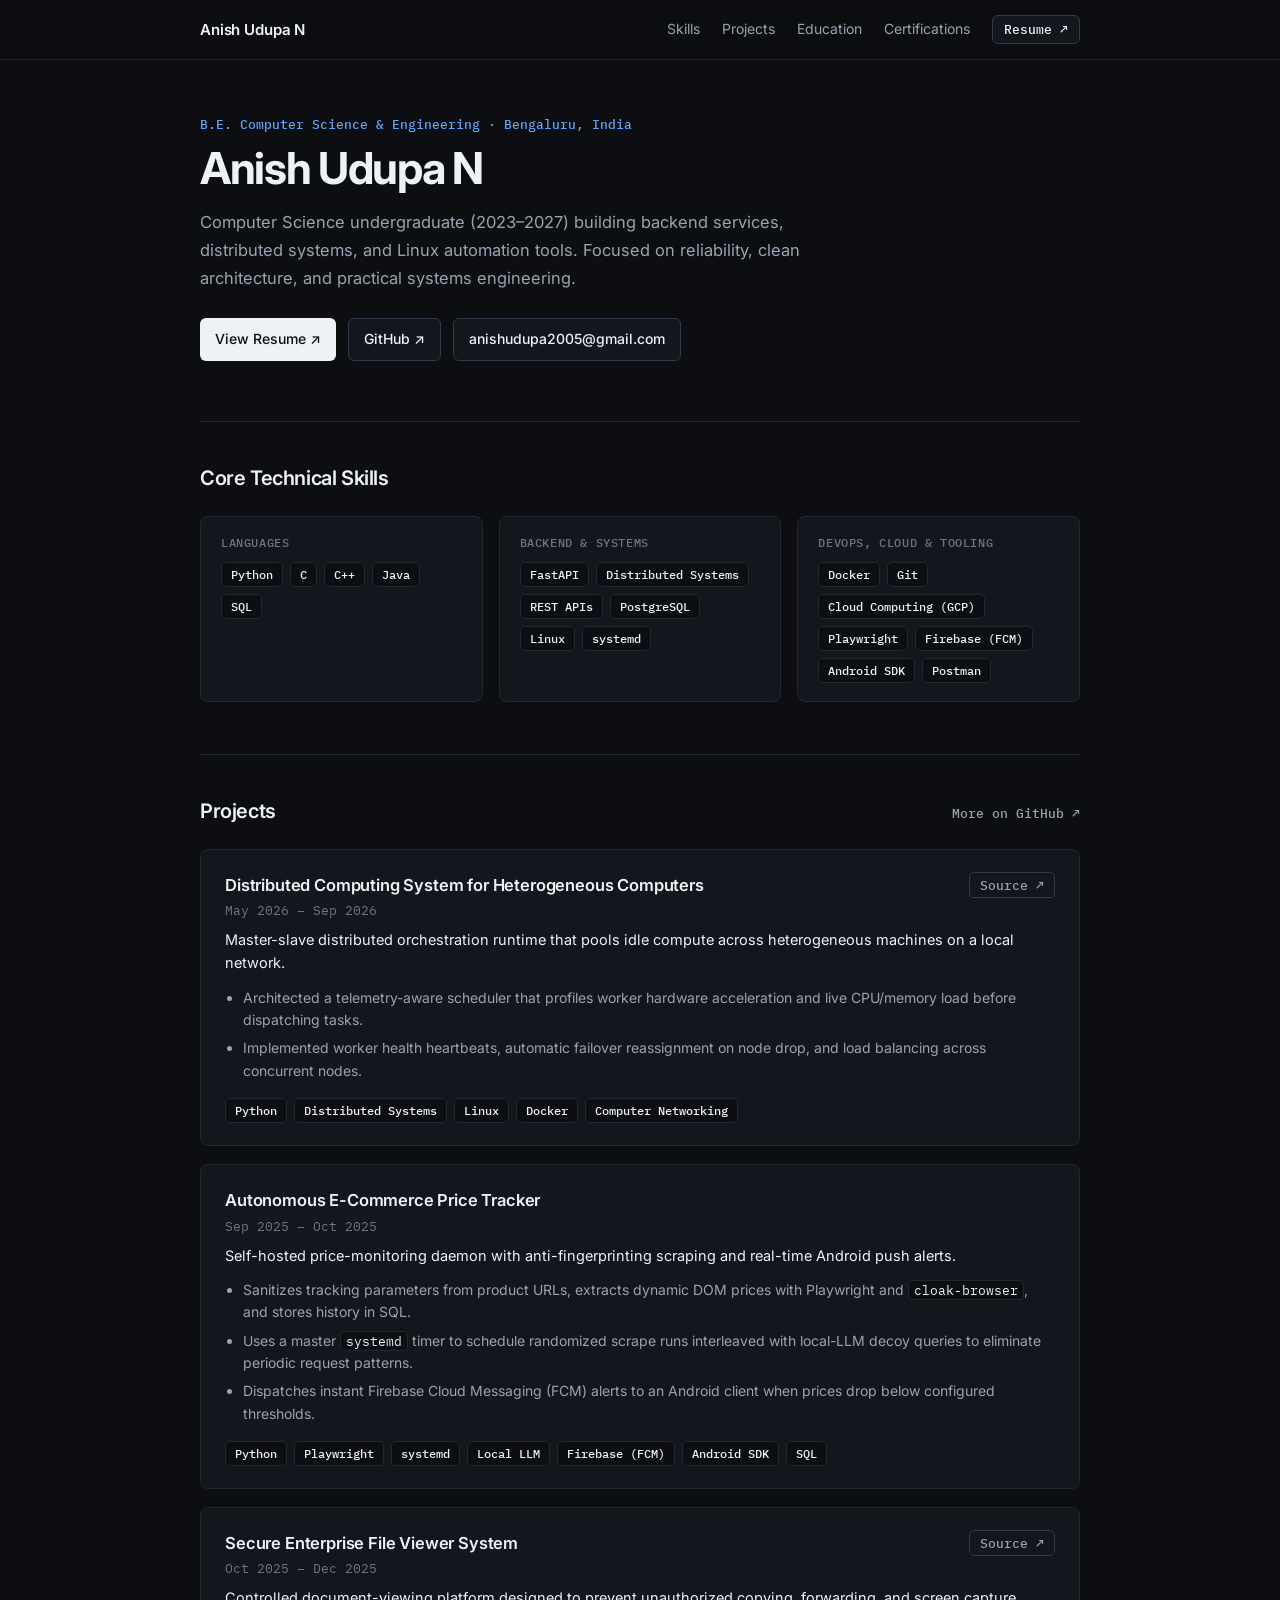
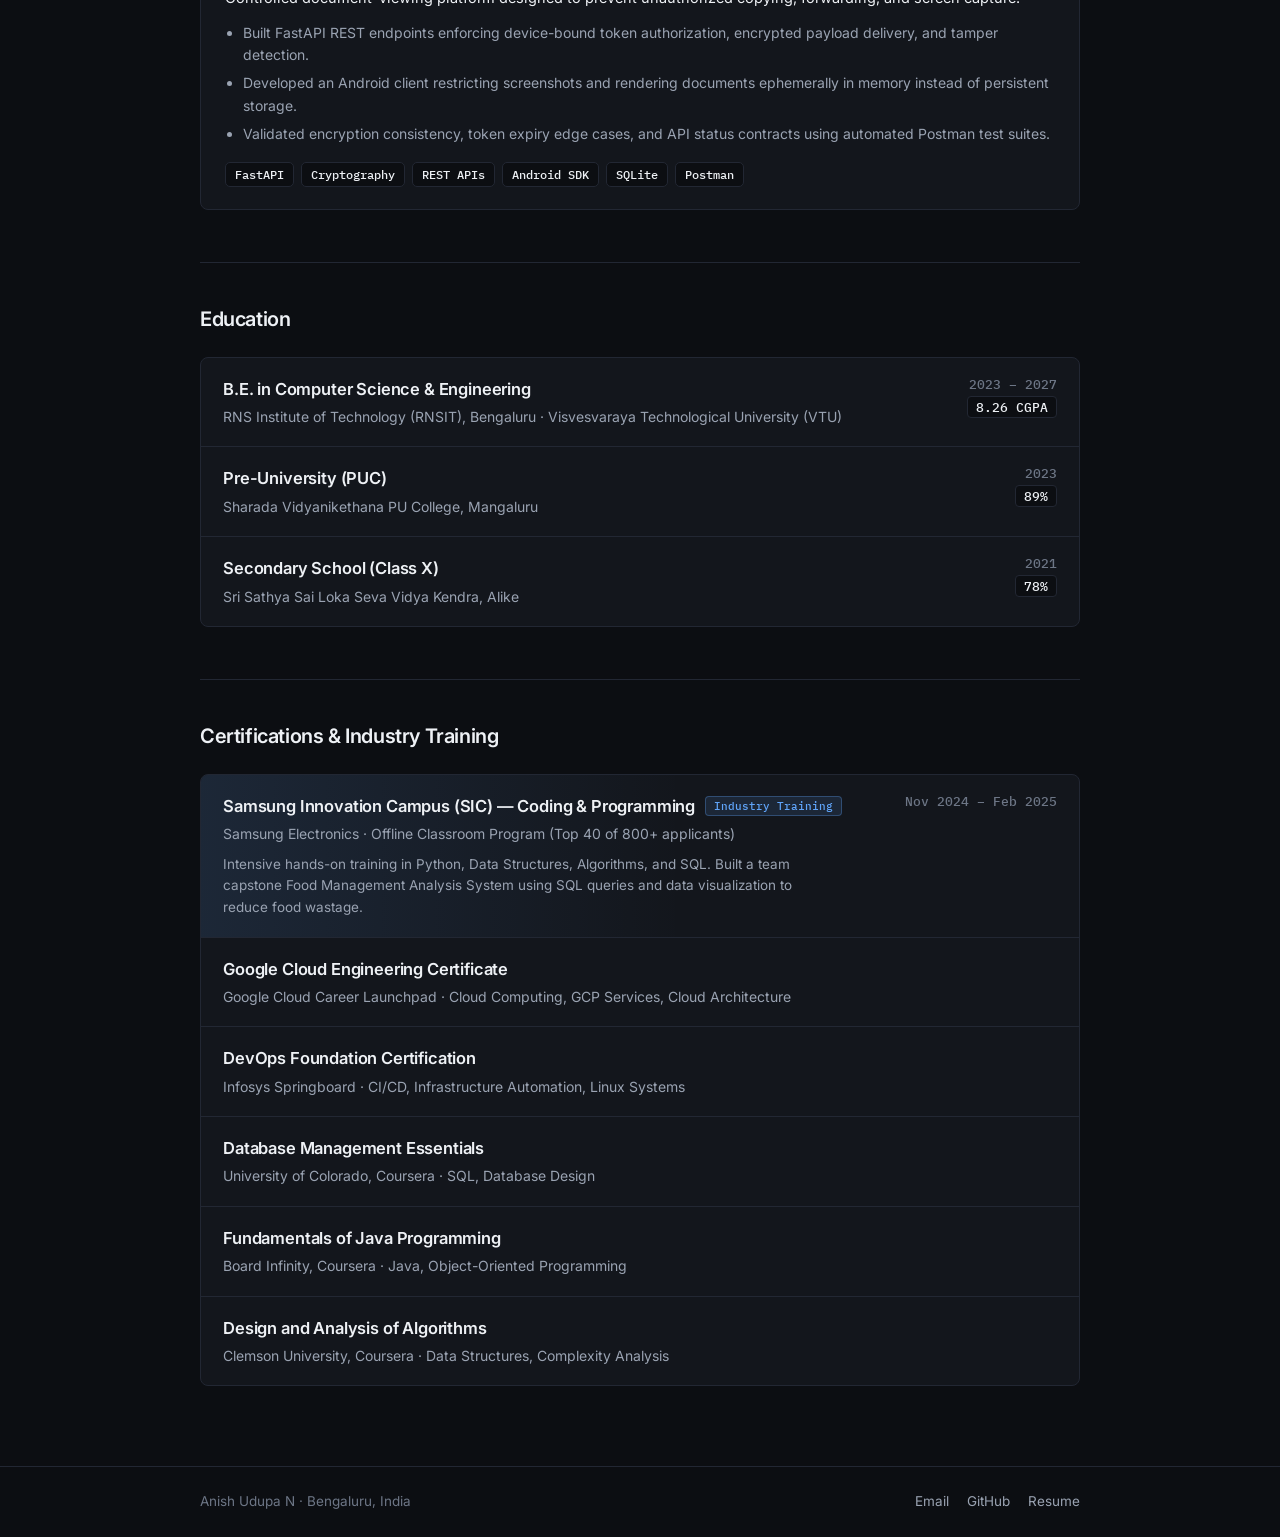
==== commit fe2ed9a2: "changed many things" ====
--- a/index.html
+++ b/index.html
@@ -3,364 +3,323 @@
 <head>
   <meta charset="utf-8">
   <meta name="viewport" content="width=device-width, initial-scale=1">
-  <title>Anish Udupa N — Backend Systems, Distributed Computing & Linux</title>
-  <meta name="description" content="Computer Science & Engineering student at RNSIT Bengaluru (2023–2027). Building distributed LAN task orchestrators, FastAPI security backends, and systemd automation.">
+  <title>Anish Udupa N — Software Engineer Portfolio</title>
+  <meta name="description" content="Portfolio of Anish Udupa N, B.E. Computer Science & Engineering student at RNSIT Bengaluru (2023–2027). Focused on backend systems, distributed computing, and Linux.">
   <meta name="author" content="Anish Udupa N">
   <link rel="canonical" href="https://anishudupan.github.io/">
 
-  <!-- Open Graph / Social Sharing -->
   <meta property="og:type" content="profile">
   <meta property="og:site_name" content="Anish Udupa N">
-  <meta property="og:title" content="Anish Udupa N — Backend Systems, Distributed Computing & Linux">
-  <meta property="og:description" content="Computer Science & Engineering student at RNSIT Bengaluru (2023–2027). Building distributed LAN task orchestrators, FastAPI security backends, and systemd automation.">
+  <meta property="og:title" content="Anish Udupa N — Software Engineer Portfolio">
+  <meta property="og:description" content="B.E. Computer Science & Engineering student at RNSIT Bengaluru (2023–2027). Backend systems, distributed computing, and Linux.">
   <meta property="og:url" content="https://anishudupan.github.io/">
   <meta property="og:image" content="https://anishudupan.github.io/assets/og-card.png">
   <meta property="og:image:width" content="1200">
   <meta property="og:image:height" content="630">
-  <meta property="og:image:alt" content="Anish Udupa N — Backend Systems, Distributed Computing & Linux Infrastructure">
-
-  <!-- Twitter / X Card -->
+
   <meta name="twitter:card" content="summary_large_image">
-  <meta name="twitter:title" content="Anish Udupa N — Backend Systems, Distributed Computing & Linux">
-  <meta name="twitter:description" content="Computer Science & Engineering student at RNSIT Bengaluru (2023–2027). Building distributed LAN task orchestrators, FastAPI security backends, and systemd automation.">
+  <meta name="twitter:title" content="Anish Udupa N — Software Engineer Portfolio">
+  <meta name="twitter:description" content="B.E. Computer Science & Engineering student at RNSIT Bengaluru (2023–2027). Backend systems, distributed computing, and Linux.">
   <meta name="twitter:image" content="https://anishudupan.github.io/assets/og-card.png">
 
-  <link rel="alternate" type="application/rss+xml" title="Anish Udupa N — Engineering Notes" href="./feed.xml">
   <link rel="preconnect" href="https://fonts.googleapis.com">
   <link rel="preconnect" href="https://fonts.gstatic.com" crossorigin>
   <link href="https://fonts.googleapis.com/css2?family=IBM+Plex+Mono:wght@400;500&family=Inter:wght@400;500;600;700&display=swap" rel="stylesheet">
   <link rel="stylesheet" href="./styles.css">
+
   <script type="application/ld+json">
-{
-  "@context": "https://schema.org",
-  "@graph": [
-    {
-      "@type": "WebSite",
-      "@id": "https://anishudupan.github.io/#website",
-      "url": "https://anishudupan.github.io/",
-      "name": "Anish Udupa N",
-      "description": "Personal engineering portfolio and technical notes of Anish Udupa N, Computer Science & Engineering undergraduate in Bengaluru, India.",
-      "publisher": { "@id": "https://anishudupan.github.io/#person" }
+  {
+    "@context": "https://schema.org",
+    "@type": "Person",
+    "name": "Anish Udupa N",
+    "url": "https://anishudupan.github.io/",
+    "email": "mailto:anishudupa2005@gmail.com",
+    "jobTitle": "Computer Science & Engineering Student",
+    "address": {
+      "@type": "PostalAddress",
+      "addressLocality": "Bengaluru",
+      "addressRegion": "Karnataka",
+      "addressCountry": "IN"
     },
-    {
-      "@type": "ProfilePage",
-      "@id": "https://anishudupan.github.io/#profilepage",
-      "url": "https://anishudupan.github.io/",
-      "name": "Anish Udupa N — Backend Systems & Distributed Computing",
-      "isPartOf": { "@id": "https://anishudupan.github.io/#website" },
-      "mainEntity": { "@id": "https://anishudupan.github.io/#person" },
-      "dateModified": "2026-11-22"
+    "alumniOf": {
+      "@type": "CollegeOrUniversity",
+      "name": "RNS Institute of Technology"
     },
-    {
-      "@type": "Person",
-      "@id": "https://anishudupan.github.io/#person",
-      "name": "Anish Udupa N",
-      "url": "https://anishudupan.github.io/",
-      "image": "https://anishudupan.github.io/assets/og-card.png",
-      "email": "mailto:anishudupa2005@gmail.com",
-      "telephone": "+91-9380721996",
-      "jobTitle": "Computer Science & Engineering Student",
-      "description": "B.E. Computer Science & Engineering student (2023–2027) at RNS Institute of Technology, Bengaluru, specializing in backend engineering, distributed systems, Linux automation, and application security.",
-      "address": {
-        "@type": "PostalAddress",
-        "addressLocality": "Bengaluru",
-        "addressRegion": "Karnataka",
-        "addressCountry": "IN"
-      },
-      "alumniOf": {
-        "@type": "CollegeOrUniversity",
-        "name": "RNS Institute of Technology",
-        "parentOrganization": {
-          "@type": "CollegeOrUniversity",
-          "name": "Visvesvaraya Technological University"
-        }
-      },
-      "knowsAbout": [
-        "Python", "FastAPI", "Distributed Systems", "Linux", "systemd",
-        "Docker", "SQL", "SQLite", "REST APIs", "Cryptography",
-        "Playwright", "Android SDK", "C", "Java"
-      ],
-      "hasCredential": [
-        {
-          "@type": "EducationalOccupationalCredential",
-          "name": "Samsung Innovation Campus — Coding & Programming Certification",
-          "credentialCategory": "Offline Industry Training & Certification",
-          "recognizedBy": { "@type": "Organization", "name": "Samsung Electronics" }
-        },
-        {
-          "@type": "EducationalOccupationalCredential",
-          "name": "Google Cloud Engineering Certificate",
-          "recognizedBy": { "@type": "Organization", "name": "Google Cloud Career Launchpad" }
-        },
-        {
-          "@type": "EducationalOccupationalCredential",
-          "name": "DevOps Foundation Certification",
-          "recognizedBy": { "@type": "Organization", "name": "Infosys Springboard" }
-        }
-      ],
-      "sameAs": [
-        "https://github.com/AnishUdupaN"
-      ]
-    },
-    {
-      "@type": "ItemList",
-      "@id": "https://anishudupan.github.io/#projects",
-      "name": "Engineering Projects by Anish Udupa N",
-      "itemListElement": [
-        {
-          "@type": "ListItem",
-          "position": 1,
-          "item": {
-            "@type": "SoftwareSourceCode",
-            "name": "Distributed Computing System for Heterogeneous Computers",
-            "description": "Master-slave distributed orchestration system routing compute tasks across heterogeneous LAN hardware based on real-time resource telemetry and hardware acceleration, with automatic failover and load balancing.",
-            "codeRepository": "https://github.com/AnishUdupaN/MajorProject",
-            "programmingLanguage": ["Python", "Linux", "Docker"],
-            "author": { "@id": "https://anishudupan.github.io/#person" }
-          }
-        },
-        {
-          "@type": "ListItem",
-          "position": 2,
-          "item": {
-            "@type": "SoftwareApplication",
-            "name": "Autonomous E-Commerce Price Tracker",
-            "applicationCategory": "DeveloperApplication",
-            "operatingSystem": "Linux, Android",
-            "description": "Autonomous price-monitoring daemon using Playwright, cloak-browser, systemd timers, and local-LLM decoy scheduling to avoid temporal fingerprinting and send Firebase Cloud Messaging alerts.",
-            "author": { "@id": "https://anishudupan.github.io/#person" }
-          }
-        },
-        {
-          "@type": "ListItem",
-          "position": 3,
-          "item": {
-            "@type": "SoftwareSourceCode",
-            "name": "Secure Enterprise File Viewer System",
-            "description": "FastAPI backend and Android client preventing document leaks via OS screenshot blocking, ephemeral rendering, payload encryption, token-based device authorization, and tamper detection.",
-            "codeRepository": "https://github.com/AnishUdupaN/MiniProjectServer",
-            "programmingLanguage": ["Python", "FastAPI", "SQLite", "Java"],
-            "author": { "@id": "https://anishudupan.github.io/#person" }
-          }
-        }
-      ]
-    }
-  ]
-}
-</script>
+    "sameAs": [
+      "https://github.com/AnishUdupaN"
+    ]
+  }
+  </script>
 </head>
 <body>
-<header class="topbar">
-  <div class="container topbar-inner">
-    <a class="site-id" href="./index.html">anishudupan.github.io</a>
-    <nav class="nav" aria-label="Primary">
-      <a href="./index.html" aria-current="page">Overview</a>
-      <a href="./notes/index.html">Engineering Notes</a>
-      <a href="./index.html#projects">Projects</a>
-      <a href="./index.html#credentials">Education &amp; Credentials</a>
-      <a class="nav-pill" href="./Anish-Udupa-Resume.pdf" target="_blank" rel="noreferrer">Résumé ↗</a>
-    </nav>
-  </div>
-</header>
-<main class="container">
-  <div class="hero-grid">
-    <div>
-      <p class="kicker">B.E. Computer Science &amp; Engineering · Bengaluru, India</p>
+  <header class="topbar">
+    <div class="container topbar-inner">
+      <a class="brand" href="#top">Anish Udupa N</a>
+      <nav class="nav" aria-label="Primary">
+        <a href="#skills">Skills</a>
+        <a href="#projects">Projects</a>
+        <a href="#education">Education</a>
+        <a href="#certifications">Certifications</a>
+        <a class="nav-resume" href="./Anish-Udupa-Resume.pdf" target="_blank" rel="noreferrer">Resume ↗</a>
+      </nav>
+    </div>
+  </header>
+
+  <main id="top" class="container">
+    <!-- Hero -->
+    <section class="hero">
+      <p class="eyebrow">B.E. Computer Science &amp; Engineering · Bengaluru, India</p>
       <h1>Anish Udupa N</h1>
-      <p class="lead">
-        I build backend services, Linux daemons, and networked systems—focusing on how workloads are scheduled across machines, how services survive node failures, and how sensitive payloads stay encrypted in transit and on disk.
+      <p class="intro">
+        Computer Science undergraduate (2023–2027) building backend services, distributed systems, and Linux automation tools. Focused on reliability, clean architecture, and practical systems engineering.
       </p>
-      <div class="action-row">
-        <a class="btn-primary" href="./notes/index.html">Read Engineering Notes →</a>
-        <a class="btn-secondary" href="https://github.com/AnishUdupaN" target="_blank" rel="noreferrer">GitHub ↗</a>
-        <a class="btn-secondary" href="mailto:anishudupa2005@gmail.com">Email</a>
+      <div class="hero-actions">
+        <a class="btn btn-primary" href="./Anish-Udupa-Resume.pdf" target="_blank" rel="noreferrer">View Resume ↗</a>
+        <a class="btn btn-secondary" href="https://github.com/AnishUdupaN" target="_blank" rel="noreferrer">GitHub ↗</a>
+        <a class="btn btn-secondary" href="mailto:anishudupa2005@gmail.com">anishudupa2005@gmail.com</a>
+      </div>
+    </section>
+
+    <!-- Core Technical Skills -->
+    <section id="skills" class="section">
+      <div class="section-head">
+        <h2>Core Technical Skills</h2>
+      </div>
+      <div class="skills-grid">
+        <div class="skill-group">
+          <h3>Languages</h3>
+          <div class="pill-list">
+            <span>Python</span>
+            <span>C</span>
+            <span>C++</span>
+            <span>Java</span>
+            <span>SQL</span>
+          </div>
+        </div>
+        <div class="skill-group">
+          <h3>Backend &amp; Systems</h3>
+          <div class="pill-list">
+            <span>FastAPI</span>
+            <span>Distributed Systems</span>
+            <span>REST APIs</span>
+            <span>PostgreSQL</span>
+            <span>Linux</span>
+            <span>systemd</span>
+          </div>
+        </div>
+        <div class="skill-group">
+          <h3>DevOps, Cloud &amp; Tooling</h3>
+          <div class="pill-list">
+            <span>Docker</span>
+            <span>Git</span>
+            <span>Cloud Computing (GCP)</span>
+            <span>Playwright</span>
+            <span>Firebase (FCM)</span>
+            <span>Android SDK</span>
+            <span>Postman</span>
+          </div>
+        </div>
+      </div>
+    </section>
+
+    <!-- Projects -->
+    <section id="projects" class="section">
+      <div class="section-head">
+        <h2>Projects</h2>
+        <a class="section-link" href="https://github.com/AnishUdupaN" target="_blank" rel="noreferrer">More on GitHub ↗</a>
+      </div>
+
+      <div class="stack-list">
+        <article class="card">
+          <div class="card-head">
+            <div>
+              <h3>Distributed Computing System for Heterogeneous Computers</h3>
+              <p class="meta">May 2026 – Sep 2026</p>
+            </div>
+            <a class="repo-link" href="https://github.com/AnishUdupaN/MajorProject" target="_blank" rel="noreferrer">Source ↗</a>
+          </div>
+          <p class="card-summary">
+            Master-slave distributed orchestration runtime that pools idle compute across heterogeneous machines on a local network.
+          </p>
+          <ul class="card-points">
+            <li>Architected a telemetry-aware scheduler that profiles worker hardware acceleration and live CPU/memory load before dispatching tasks.</li>
+            <li>Implemented worker health heartbeats, automatic failover reassignment on node drop, and load balancing across concurrent nodes.</li>
+          </ul>
+          <div class="pill-list">
+            <span>Python</span>
+            <span>Distributed Systems</span>
+            <span>Linux</span>
+            <span>Docker</span>
+            <span>Computer Networking</span>
+          </div>
+        </article>
+
+        <article class="card">
+          <div class="card-head">
+            <div>
+              <h3>Autonomous E-Commerce Price Tracker</h3>
+              <p class="meta">Sep 2025 – Oct 2025</p>
+            </div>
+          </div>
+          <p class="card-summary">
+            Self-hosted price-monitoring daemon with anti-fingerprinting scraping and real-time Android push alerts.
+          </p>
+          <ul class="card-points">
+            <li>Sanitizes tracking parameters from product URLs, extracts dynamic DOM prices with Playwright and <code>cloak-browser</code>, and stores history in SQL.</li>
+            <li>Uses a master <code>systemd</code> timer to schedule randomized scrape runs interleaved with local-LLM decoy queries to eliminate periodic request patterns.</li>
+            <li>Dispatches instant Firebase Cloud Messaging (FCM) alerts to an Android client when prices drop below configured thresholds.</li>
+          </ul>
+          <div class="pill-list">
+            <span>Python</span>
+            <span>Playwright</span>
+            <span>systemd</span>
+            <span>Local LLM</span>
+            <span>Firebase (FCM)</span>
+            <span>Android SDK</span>
+            <span>SQL</span>
+          </div>
+        </article>
+
+        <article class="card">
+          <div class="card-head">
+            <div>
+              <h3>Secure Enterprise File Viewer System</h3>
+              <p class="meta">Oct 2025 – Dec 2025</p>
+            </div>
+            <a class="repo-link" href="https://github.com/AnishUdupaN/MiniProjectServer" target="_blank" rel="noreferrer">Source ↗</a>
+          </div>
+          <p class="card-summary">
+            Controlled document-viewing platform designed to prevent unauthorized copying, forwarding, and screen capture.
+          </p>
+          <ul class="card-points">
+            <li>Built FastAPI REST endpoints enforcing device-bound token authorization, encrypted payload delivery, and tamper detection.</li>
+            <li>Developed an Android client restricting screenshots and rendering documents ephemerally in memory instead of persistent storage.</li>
+            <li>Validated encryption consistency, token expiry edge cases, and API status contracts using automated Postman test suites.</li>
+          </ul>
+          <div class="pill-list">
+            <span>FastAPI</span>
+            <span>Cryptography</span>
+            <span>REST APIs</span>
+            <span>Android SDK</span>
+            <span>SQLite</span>
+            <span>Postman</span>
+          </div>
+        </article>
+      </div>
+    </section>
+
+    <!-- Education -->
+    <section id="education" class="section">
+      <div class="section-head">
+        <h2>Education</h2>
+      </div>
+
+      <div class="list-card">
+        <div class="list-row">
+          <div class="row-main">
+            <h3>B.E. in Computer Science &amp; Engineering</h3>
+            <p class="row-org">RNS Institute of Technology (RNSIT), Bengaluru · Visvesvaraya Technological University (VTU)</p>
+          </div>
+          <div class="row-aside">
+            <span class="row-period">2023 – 2027</span>
+            <span class="row-score">8.26 CGPA</span>
+          </div>
+        </div>
+
+        <div class="list-row">
+          <div class="row-main">
+            <h3>Pre-University (PUC)</h3>
+            <p class="row-org">Sharada Vidyanikethana PU College, Mangaluru</p>
+          </div>
+          <div class="row-aside">
+            <span class="row-period">2023</span>
+            <span class="row-score">89%</span>
+          </div>
+        </div>
+
+        <div class="list-row">
+          <div class="row-main">
+            <h3>Secondary School (Class X)</h3>
+            <p class="row-org">Sri Sathya Sai Loka Seva Vidya Kendra, Alike</p>
+          </div>
+          <div class="row-aside">
+            <span class="row-period">2021</span>
+            <span class="row-score">78%</span>
+          </div>
+        </div>
+      </div>
+    </section>
+
+    <!-- Certifications & Training -->
+    <section id="certifications" class="section">
+      <div class="section-head">
+        <h2>Certifications &amp; Industry Training</h2>
+      </div>
+
+      <div class="list-card">
+        <div class="list-row featured-row">
+          <div class="row-main">
+            <div class="row-title-wrap">
+              <h3>Samsung Innovation Campus (SIC) — Coding &amp; Programming</h3>
+              <span class="badge">Industry Training</span>
+            </div>
+            <p class="row-org">Samsung Electronics · Offline Classroom Program (Top 40 of 800+ applicants)</p>
+            <p class="row-desc">
+              Intensive hands-on training in Python, Data Structures, Algorithms, and SQL. Built a team capstone Food Management Analysis System using SQL queries and data visualization to reduce food wastage.
+            </p>
+          </div>
+          <div class="row-aside">
+            <span class="row-period">Nov 2024 – Feb 2025</span>
+          </div>
+        </div>
+
+        <div class="list-row">
+          <div class="row-main">
+            <h3>Google Cloud Engineering Certificate</h3>
+            <p class="row-org">Google Cloud Career Launchpad · Cloud Computing, GCP Services, Cloud Architecture</p>
+          </div>
+        </div>
+
+        <div class="list-row">
+          <div class="row-main">
+            <h3>DevOps Foundation Certification</h3>
+            <p class="row-org">Infosys Springboard · CI/CD, Infrastructure Automation, Linux Systems</p>
+          </div>
+        </div>
+
+        <div class="list-row">
+          <div class="row-main">
+            <h3>Database Management Essentials</h3>
+            <p class="row-org">University of Colorado, Coursera · SQL, Database Design</p>
+          </div>
+        </div>
+
+        <div class="list-row">
+          <div class="row-main">
+            <h3>Fundamentals of Java Programming</h3>
+            <p class="row-org">Board Infinity, Coursera · Java, Object-Oriented Programming</p>
+          </div>
+        </div>
+
+        <div class="list-row">
+          <div class="row-main">
+            <h3>Design and Analysis of Algorithms</h3>
+            <p class="row-org">Clemson University, Coursera · Data Structures, Complexity Analysis</p>
+          </div>
+        </div>
+      </div>
+    </section>
+  </main>
+
+  <footer class="footer">
+    <div class="container footer-inner">
+      <span>Anish Udupa N · Bengaluru, India</span>
+      <div class="footer-links">
+        <a href="mailto:anishudupa2005@gmail.com">Email</a>
+        <a href="https://github.com/AnishUdupaN" target="_blank" rel="noreferrer">GitHub</a>
+        <a href="./Anish-Udupa-Resume.pdf" target="_blank" rel="noreferrer">Resume</a>
       </div>
     </div>
-
-    <aside class="fact-box" aria-label="Profile Summary">
-      <div class="fact-box-head">
-        <span>PROFILE.JSON</span>
-        <span>2023 — 2027</span>
-      </div>
-      <dl class="fact-list">
-        <div>
-          <dt>DEGREE &amp; INSTITUTION</dt>
-          <dd>B.E. CSE · RNS Institute of Technology (VTU)</dd>
-        </div>
-        <div>
-          <dt>ACADEMIC STANDING</dt>
-          <dd>8.26 / 10 CGPA</dd>
-        </div>
-        <div>
-          <dt>CORE STACK</dt>
-          <dd>Python, FastAPI, Linux, Docker, SQL, C, Java</dd>
-        </div>
-        <div>
-          <dt>INDUSTRY CERTIFICATION</dt>
-          <dd>Samsung Innovation Campus (Offline, 2024–25)</dd>
-        </div>
-      </dl>
-    </aside>
-  </div>
-
-  <section id="notes">
-    <div class="section-header">
-      <h2>Engineering Notes</h2>
-      <a href="./notes/index.html">All articles (3) →</a>
-    </div>
-    <ul class="notes-list">
-      <li class="note-item">
-        <div class="note-meta">
-          <span>2026-10-14</span>
-          <span>·</span>
-          <span class="note-tag">DISTRIBUTED SYSTEMS</span>
-          <span>·</span>
-          <span>6 MIN READ</span>
-        </div>
-        <h3><a href="./notes/heterogeneous-lan-task-routing.html">Routing Compute Workloads Across Heterogeneous LAN Nodes Without a Heavy Cluster Manager</a></h3>
-        <p>Notes on building a lightweight master-worker orchestrator in Python: capability discovery, heartbeat timeouts, and avoiding head-of-line blocking when mixing GPU desktops with low-power laptops.</p>
-      </li>
-      <li class="note-item">
-        <div class="note-meta">
-          <span>2026-01-18</span>
-          <span>·</span>
-          <span class="note-tag">APPLICATION SECURITY</span>
-          <span>·</span>
-          <span>5 MIN READ</span>
-        </div>
-        <h3><a href="./notes/ephemeral-document-delivery-fastapi.html">Designing Ephemeral Document Delivery with FastAPI and Android FLAG_SECURE</a></h3>
-        <p>Threat modeling client-side document leaks: why encrypted transport alone is insufficient, how short-lived decryption keys work on mobile clients, and where OS-level protections stop.</p>
-      </li>
-      <li class="note-item">
-        <div class="note-meta">
-          <span>2025-11-04</span>
-          <span>·</span>
-          <span class="note-tag">LINUX &amp; AUTOMATION</span>
-          <span>·</span>
-          <span>5 MIN READ</span>
-        </div>
-        <h3><a href="./notes/defeating-temporal-fingerprinting-systemd.html">Eliminating Periodic Scraping Signatures with Randomized systemd Timers and Decoy Traffic</a></h3>
-        <p>Why fixed cron intervals get flagged even with clean browser fingerprints, and how a master systemd timer interleaving local-LLM decoy queries breaks periodicity.</p>
-      </li>
-    </ul>
-  </section>
-
-  <section id="projects">
-    <div class="section-header">
-      <h2>Selected Engineering Work</h2>
-      <a href="https://github.com/AnishUdupaN" target="_blank" rel="noreferrer">github.com/AnishUdupaN ↗</a>
-    </div>
-
-    <div class="project-grid">
-      <article class="project-card">
-        <div class="project-head">
-          <h3>Distributed Computing System for Heterogeneous Computers</h3>
-          <span class="project-period">May 2026 – Sep 2026 · Team of 3 (Mentor: Dr. Prasanna Kumar M)</span>
-        </div>
-        <p class="project-summary">
-          Master-slave distributed runtime that pools idle compute across mixed machines on a local network.
-        </p>
-        <ul class="bullets">
-          <li>Built a telemetry-aware scheduler that profiles worker CPU/GPU acceleration and live load before dispatching tasks.</li>
-          <li>Implemented worker health heartbeats, automatic task reassignment on node drop, and load balancing across concurrent workers.</li>
-          <li>Source code: <a href="https://github.com/AnishUdupaN/MajorProject" target="_blank" rel="noreferrer">github.com/AnishUdupaN/MajorProject</a></li>
-        </ul>
-        <div class="tags">
-          <span>Python</span><span>Distributed Systems</span><span>Linux</span><span>Docker</span><span>Computer Networking</span>
-        </div>
-      </article>
-
-      <article class="project-card">
-        <div class="project-head">
-          <h3>Autonomous E-Commerce Price Tracker</h3>
-          <span class="project-period">Sep 2025 – Oct 2025 · Solo Project</span>
-        </div>
-        <p class="project-summary">
-          Self-hosted price monitoring pipeline with anti-fingerprinting scraping and instant Android push notifications.
-        </p>
-        <ul class="bullets">
-          <li>Strips tracking query parameters from product URLs, extracts dynamic DOM pricing via Playwright and <code>cloak-browser</code>, and persists price history in SQL.</li>
-          <li>Schedules randomized scrape runs via a master <code>systemd</code> timer alongside decoy searches generated by a local LLM to eliminate periodic request signatures.</li>
-          <li>Dispatches real-time Firebase Cloud Messaging (FCM) alerts to a custom Android client when prices drop below configured thresholds.</li>
-        </ul>
-        <div class="tags">
-          <span>Python</span><span>Playwright</span><span>systemd</span><span>Local LLM</span><span>Firebase (FCM)</span><span>Android SDK</span><span>SQL</span>
-        </div>
-      </article>
-
-      <article class="project-card">
-        <div class="project-head">
-          <h3>Secure Enterprise File Viewer System</h3>
-          <span class="project-period">Oct 2025 – Dec 2025 · Team of 4 (Mentor: Mr. Bhagavat Singh)</span>
-        </div>
-        <p class="project-summary">
-          Controlled document-viewing platform designed to prevent unauthorized copying, forwarding, and screen capture.
-        </p>
-        <ul class="bullets">
-          <li>Engineered FastAPI REST endpoints enforcing device-bound token authorization, encrypted payload delivery, and request tamper detection.</li>
-          <li>Built an Android viewer restricting screenshots and rendering files ephemerally in memory rather than persistent external storage.</li>
-          <li>Validated encryption invariants, token expiry edge cases, and error status contracts through automated Postman test suites.</li>
-          <li>Server repository: <a href="https://github.com/AnishUdupaN/MiniProjectServer" target="_blank" rel="noreferrer">github.com/AnishUdupaN/MiniProjectServer</a></li>
-        </ul>
-        <div class="tags">
-          <span>FastAPI</span><span>Cryptography</span><span>REST APIs</span><span>Android SDK</span><span>SQLite</span><span>Postman</span>
-        </div>
-      </article>
-    </div>
-  </section>
-
-  <section id="credentials">
-    <div class="section-header">
-      <h2>Education, Industry Training &amp; Certifications</h2>
-    </div>
-    <table class="kv-table">
-      <tbody>
-        <tr>
-          <th>2023 — 2027<br>Undergraduate Degree</th>
-          <td>
-            <strong>B.E. in Computer Science &amp; Engineering — RNS Institute of Technology</strong>
-            <span class="kv-sub">Visvesvaraya Technological University (VTU) · CGPA: 8.26 / 10</span>
-          </td>
-        </tr>
-        <tr>
-          <th>Nov 2024 — Feb 2025<br>Industry Training</th>
-          <td>
-            <strong>Samsung Innovation Campus (SIC) — Coding &amp; Programming Track</strong>
-            <span class="badge-inline">OFFLINE CERTIFICATION</span>
-            <span class="kv-sub">Selected among 40 students out of 800 applicants for Samsung's offline classroom skilling and certification program. Completed intensive coursework in Python, Data Structures, Algorithms, and SQL, and built a capstone Food Management Analysis System using SQL queries and data visualization to reduce food wastage.</span>
-          </td>
-        </tr>
-        <tr>
-          <th>Cloud &amp; DevOps<br>Certifications</th>
-          <td>
-            <strong>Google Cloud Engineering Certificate</strong> — Google Cloud Career Launchpad
-            <span class="kv-sub"><strong>DevOps Foundation Certification</strong> — Infosys Springboard (CI/CD, infrastructure automation, Linux)</span>
-          </td>
-        </tr>
-        <tr>
-          <th>University Course<br>Certifications</th>
-          <td>
-            <strong>Database Management Essentials</strong> — University of Colorado (Coursera) · 97.28%
-            <span class="kv-sub"><strong>Fundamentals of Java Programming</strong> — Board Infinity (Coursera) · 95.50%</span>
-            <span class="kv-sub"><strong>Design and Analysis of Algorithms</strong> — Clemson University (Coursera)</span>
-          </td>
-        </tr>
-        <tr>
-          <th>Core Technical<br>Toolkit</th>
-          <td>
-            <strong>Languages:</strong> Python, C, Java, SQL
-            <span class="kv-sub"><strong>Backend &amp; Systems:</strong> FastAPI, REST APIs, Linux, systemd, Docker, SQLite, Firebase, Git, Playwright</span>
-          </td>
-        </tr>
-      </tbody>
-    </table>
-  </section>
-</main>
-<footer class="footer">
-  <div class="container footer-inner">
-    <span>Anish Udupa N · Bengaluru, Karnataka, India</span>
-    <span><a href="mailto:anishudupa2005@gmail.com">anishudupa2005@gmail.com</a> · <a href="https://github.com/AnishUdupaN" target="_blank" rel="noreferrer">GitHub</a> · <a href="./feed.xml">RSS</a> · <a href="./llms.txt">llms.txt</a></span>
-  </div>
-</footer>
+  </footer>
 </body>
 </html>
--- a/styles.css
+++ b/styles.css
@@ -1,33 +1,33 @@
 :root {
-  --bg: #0b0e13;
-  --surface: #121720;
-  --surface-2: #171e29;
-  --text: #eef2f6;
-  --muted: #9aa6b2;
-  --dim: #6c7a89;
-  --border: #232c3a;
-  --border-strong: #323f52;
-  --accent: #c4f36b;
-  --accent-bg: rgba(196, 243, 107, 0.08);
-  --link: #7dd3fc;
+  --bg: #0c0e12;
+  --surface: #13161c;
+  --surface-hover: #171b23;
+  --text: #eef1f5;
+  --muted: #9aa3b2;
+  --dim: #6d7686;
+  --border: #222733;
+  --border-strong: #32394a;
+  --accent: #60a5fa;
+  --accent-soft: rgba(96, 165, 250, 0.12);
+  --sans: "Inter", -apple-system, BlinkMacSystemFont, "Segoe UI", Roboto, sans-serif;
   --mono: "IBM Plex Mono", ui-monospace, SFMono-Regular, Menlo, Consolas, monospace;
-  --sans: "Inter", -apple-system, BlinkMacSystemFont, "Segoe UI", Roboto, sans-serif;
-  --measure: 70ch;
-}
-
-* {
+}
+
+*,
+*::before,
+*::after {
   box-sizing: border-box;
 }
 
 html {
-  background-color: var(--bg);
+  background: var(--bg);
   color: var(--text);
   font-family: var(--sans);
   font-size: 16px;
-  line-height: 1.65;
+  line-height: 1.6;
   -webkit-font-smoothing: antialiased;
   scroll-behavior: smooth;
-  scroll-padding-top: 84px;
+  scroll-padding-top: 76px;
 }
 
 body {
@@ -35,12 +35,12 @@
   min-height: 100vh;
   display: flex;
   flex-direction: column;
-  background-color: var(--bg);
+  background: var(--bg);
   color: var(--text);
 }
 
 a {
-  color: var(--link);
+  color: var(--accent);
   text-decoration: none;
 }
 
@@ -50,19 +50,19 @@
 }
 
 .container {
-  width: min(960px, calc(100% - 40px));
+  width: min(880px, calc(100% - 40px));
   margin: 0 auto;
 }
 
-/* Top Navigation */
+/* Header */
 .topbar {
   position: sticky;
   top: 0;
-  z-index: 20;
-  background: rgba(11, 14, 19, 0.92);
+  z-index: 10;
+  background: rgba(12, 14, 18, 0.9);
   backdrop-filter: blur(8px);
   border-bottom: 1px solid var(--border);
-  padding: 16px 0;
+  padding: 15px 0;
 }
 
 .topbar-inner {
@@ -72,24 +72,14 @@
   gap: 20px;
 }
 
-.site-id {
-  font: 500 13.5px var(--mono);
-  color: var(--text);
-  display: inline-flex;
-  align-items: center;
-  gap: 8px;
-}
-
-.site-id::before {
-  content: "";
-  width: 8px;
-  height: 8px;
-  border-radius: 50%;
-  background: var(--accent);
-  display: inline-block;
-}
-
-.site-id:hover {
+.brand {
+  font-weight: 600;
+  font-size: 15px;
+  letter-spacing: -0.01em;
+  color: var(--text);
+}
+
+.brand:hover {
   text-decoration: none;
   color: var(--accent);
 }
@@ -104,441 +94,326 @@
 
 .nav a {
   color: var(--muted);
-  transition: color 0.15s ease;
-}
-
-.nav a:hover,
-.nav a[aria-current="page"] {
+}
+
+.nav a:hover {
   color: var(--text);
   text-decoration: none;
 }
 
-.nav a[aria-current="page"] {
-  color: var(--accent);
-}
-
-.nav-pill {
+.nav-resume {
+  color: var(--text) !important;
   border: 1px solid var(--border-strong);
   background: var(--surface);
   padding: 5px 11px;
-  border-radius: 5px;
-  font: 500 12.5px var(--mono);
-  color: var(--text) !important;
-}
-
-.nav-pill:hover {
+  border-radius: 6px;
+  font: 500 13px var(--mono);
+}
+
+.nav-resume:hover {
   border-color: var(--accent);
   color: var(--accent) !important;
 }
 
+/* Main */
 main {
   flex: 1;
-  padding: 56px 0 88px;
-}
-
-/* Hero / Intro */
-.hero-grid {
-  display: grid;
-  grid-template-columns: 1.35fr 0.85fr;
-  gap: 36px;
-  align-items: start;
-}
-
-.kicker {
-  font: 500 12px var(--mono);
-  color: var(--accent);
-  text-transform: uppercase;
-  letter-spacing: 0.06em;
+  padding: 56px 0 80px;
+}
+
+/* Hero */
+.hero {
+  padding-bottom: 8px;
+}
+
+.eyebrow {
+  font: 500 12.5px var(--mono);
+  color: var(--accent);
   margin: 0 0 12px;
 }
 
 h1 {
-  font-size: clamp(32px, 4.6vw, 46px);
+  font-size: clamp(32px, 5vw, 44px);
   line-height: 1.12;
   letter-spacing: -0.03em;
   font-weight: 700;
-  margin: 0 0 18px;
-}
-
-.lead {
+  margin: 0 0 16px;
+}
+
+.intro {
   font-size: 16.5px;
   color: var(--muted);
+  max-width: 62ch;
   margin: 0 0 26px;
-  line-height: 1.7;
-  max-width: 58ch;
-}
-
-.action-row {
+  line-height: 1.68;
+}
+
+.hero-actions {
   display: flex;
   flex-wrap: wrap;
+  gap: 10px 12px;
+}
+
+.btn {
+  display: inline-flex;
   align-items: center;
-  gap: 12px 18px;
-  font: 500 13px var(--mono);
+  padding: 9px 15px;
+  border-radius: 6px;
+  font-size: 14px;
+  font-weight: 500;
+  transition: border-color 0.15s ease, background-color 0.15s ease, color 0.15s ease;
+}
+
+.btn:hover {
+  text-decoration: none;
 }
 
 .btn-primary {
-  background: var(--accent);
-  color: #0b0e13;
-  padding: 9px 15px;
-  border-radius: 5px;
-  font-weight: 600;
+  background: var(--text);
+  color: var(--bg);
 }
 
 .btn-primary:hover {
-  text-decoration: none;
-  opacity: 0.92;
+  background: #ffffff;
 }
 
 .btn-secondary {
   background: var(--surface);
   color: var(--text);
   border: 1px solid var(--border-strong);
-  padding: 8px 14px;
-  border-radius: 5px;
 }
 
 .btn-secondary:hover {
   border-color: var(--accent);
   color: var(--accent);
-  text-decoration: none;
-}
-
-/* Fact Sheet Box */
-.fact-box {
-  background: var(--surface);
-  border: 1px solid var(--border);
-  border-radius: 8px;
-  overflow: hidden;
-}
-
-.fact-box-head {
-  background: var(--surface-2);
-  border-bottom: 1px solid var(--border);
-  padding: 10px 16px;
-  font: 500 11.5px var(--mono);
-  color: var(--dim);
-  display: flex;
-  justify-content: space-between;
-}
-
-.fact-box-head span:last-child {
-  color: var(--accent);
-}
-
-.fact-list {
-  margin: 0;
-  padding: 4px 16px;
-}
-
-.fact-list div {
-  padding: 11px 0;
-  border-bottom: 1px solid var(--border);
-}
-
-.fact-list div:last-child {
-  border-bottom: 0;
-}
-
-.fact-list dt {
-  font: 500 11px var(--mono);
-  color: var(--dim);
-  letter-spacing: 0.05em;
-  margin-bottom: 2px;
-}
-
-.fact-list dd {
-  margin: 0;
-  font-size: 13.5px;
-  color: var(--text);
 }
 
 /* Sections */
-section {
-  margin-top: 64px;
-  padding-top: 44px;
+.section {
+  margin-top: 52px;
+  padding-top: 40px;
   border-top: 1px solid var(--border);
 }
 
-.section-header {
+.section-head {
   display: flex;
   justify-content: space-between;
   align-items: baseline;
-  margin-bottom: 24px;
   gap: 16px;
+  margin-bottom: 22px;
 }
 
 h2 {
-  font-size: 21px;
+  font-size: 20px;
   font-weight: 600;
   letter-spacing: -0.02em;
   margin: 0;
 }
 
-.section-header a {
+h3 {
+  font-size: 16.5px;
+  font-weight: 600;
+  letter-spacing: -0.01em;
+  margin: 0;
+  color: var(--text);
+}
+
+.section-link {
   font: 500 13px var(--mono);
-}
-
-h3 {
-  font-size: 17.5px;
-  font-weight: 600;
-  letter-spacing: -0.015em;
-  margin: 0;
-}
-
-/* Notes List */
-.notes-list {
-  list-style: none;
-  padding: 0;
-  margin: 0;
+  color: var(--muted);
+}
+
+.section-link:hover {
+  color: var(--accent);
+}
+
+/* Skills */
+.skills-grid {
   display: grid;
-  gap: 14px;
-}
-
-.note-item {
+  grid-template-columns: repeat(3, minmax(0, 1fr));
+  gap: 16px;
+}
+
+.skill-group {
   background: var(--surface);
   border: 1px solid var(--border);
   border-radius: 8px;
-  padding: 20px 22px;
-  transition: border-color 0.15s ease, background-color 0.15s ease;
-}
-
-.note-item:hover {
-  border-color: var(--border-strong);
-  background: var(--surface-2);
-}
-
-.note-meta {
-  font: 500 11.5px var(--mono);
+  padding: 18px 20px;
+}
+
+.skill-group h3 {
+  font: 500 12px var(--mono);
+  text-transform: uppercase;
+  letter-spacing: 0.05em;
   color: var(--dim);
-  margin-bottom: 8px;
-  display: flex;
-  flex-wrap: wrap;
-  gap: 10px;
-}
-
-.note-tag {
-  color: var(--accent);
-}
-
-.note-item h3 a {
-  color: var(--text);
-}
-
-.note-item h3 a:hover {
-  color: var(--accent);
-  text-decoration: none;
-}
-
-.note-item p {
-  margin: 8px 0 0;
-  font-size: 14.5px;
-  color: var(--muted);
-  max-width: 68ch;
-}
-
-/* Projects */
-.project-grid {
-  display: grid;
-  gap: 20px;
-}
-
-.project-card {
-  background: var(--surface);
-  border: 1px solid var(--border);
-  border-radius: 8px;
-  padding: 24px 26px;
-}
-
-.project-head {
-  display: flex;
-  flex-wrap: wrap;
-  justify-content: space-between;
-  align-items: baseline;
-  gap: 6px 16px;
-  margin-bottom: 10px;
-}
-
-.project-period {
-  font: 500 12px var(--mono);
-  color: var(--dim);
-}
-
-.project-summary {
-  color: var(--text);
-  font-size: 15px;
-  margin: 0 0 14px;
-}
-
-.bullets {
-  margin: 0 0 18px;
-  padding-left: 18px;
-  color: var(--muted);
-  font-size: 14.5px;
-}
-
-.bullets li {
-  margin-bottom: 6px;
-}
-
-.bullets code {
-  font: 400 13px var(--mono);
-  background: var(--bg);
-  border: 1px solid var(--border);
-  padding: 1px 5px;
-  border-radius: 3px;
-  color: var(--accent);
-}
-
-.tags {
+  margin-bottom: 12px;
+}
+
+.pill-list {
   display: flex;
   flex-wrap: wrap;
   gap: 7px;
 }
 
-.tags span {
-  font: 500 11.5px var(--mono);
-  color: var(--muted);
+.pill-list span {
+  font: 500 12px var(--mono);
+  color: var(--text);
   background: var(--bg);
   border: 1px solid var(--border);
-  padding: 3px 9px;
+  padding: 4px 9px;
+  border-radius: 5px;
+}
+
+/* Projects */
+.stack-list {
+  display: grid;
+  gap: 18px;
+}
+
+.card {
+  background: var(--surface);
+  border: 1px solid var(--border);
+  border-radius: 8px;
+  padding: 22px 24px;
+}
+
+.card-head {
+  display: flex;
+  justify-content: space-between;
+  align-items: flex-start;
+  gap: 16px;
+  margin-bottom: 10px;
+}
+
+.meta {
+  font: 400 12.5px var(--mono);
+  color: var(--dim);
+  margin: 4px 0 0;
+}
+
+.repo-link {
+  flex-shrink: 0;
+  font: 500 12.5px var(--mono);
+  color: var(--muted);
+  border: 1px solid var(--border-strong);
+  padding: 4px 10px;
+  border-radius: 5px;
+}
+
+.repo-link:hover {
+  border-color: var(--accent);
+  color: var(--accent);
+  text-decoration: none;
+}
+
+.card-summary {
+  margin: 0 0 12px;
+  font-size: 14.5px;
+  color: var(--text);
+}
+
+.card-points {
+  margin: 0 0 16px;
+  padding-left: 18px;
+  color: var(--muted);
+  font-size: 14px;
+}
+
+.card-points li {
+  margin-bottom: 6px;
+}
+
+.card-points code {
+  font: 400 12.5px var(--mono);
+  background: var(--bg);
+  border: 1px solid var(--border);
+  padding: 1px 5px;
   border-radius: 4px;
-}
-
-/* Key-Value Table */
-.kv-table {
-  width: 100%;
-  border-collapse: collapse;
+  color: var(--text);
+}
+
+/* Education & Certifications Lists */
+.list-card {
   background: var(--surface);
   border: 1px solid var(--border);
   border-radius: 8px;
   overflow: hidden;
-  font-size: 14.5px;
-}
-
-.kv-table th,
-.kv-table td {
-  text-align: left;
-  vertical-align: top;
-  padding: 16px 20px;
+}
+
+.list-row {
+  display: flex;
+  justify-content: space-between;
+  align-items: flex-start;
+  gap: 20px;
+  padding: 18px 22px;
   border-bottom: 1px solid var(--border);
 }
 
-.kv-table tr:last-child th,
-.kv-table tr:last-child td {
+.list-row:last-child {
   border-bottom: 0;
 }
 
-.kv-table th {
-  width: 230px;
-  background: var(--surface-2);
-  font: 500 12px var(--mono);
-  color: var(--muted);
-  border-right: 1px solid var(--border);
-}
-
-.kv-table td strong {
-  color: var(--text);
-  font-weight: 600;
-}
-
-.badge-inline {
-  display: inline-block;
+.featured-row {
+  background: linear-gradient(90deg, var(--accent-soft), transparent 55%);
+}
+
+.row-title-wrap {
+  display: flex;
+  flex-wrap: wrap;
+  align-items: center;
+  gap: 8px 10px;
+}
+
+.badge {
   font: 500 11px var(--mono);
   color: var(--accent);
-  background: var(--accent-bg);
-  border: 1px solid rgba(196, 243, 107, 0.28);
-  padding: 1px 7px;
+  background: var(--accent-soft);
+  border: 1px solid rgba(96, 165, 250, 0.3);
+  padding: 2px 8px;
   border-radius: 4px;
-  margin-left: 6px;
-  vertical-align: middle;
-}
-
-.kv-sub {
-  display: block;
-  color: var(--muted);
+}
+
+.row-org {
+  margin: 4px 0 0;
+  font-size: 14px;
+  color: var(--muted);
+}
+
+.row-desc {
+  margin: 8px 0 0;
   font-size: 13.5px;
-  margin-top: 5px;
-  line-height: 1.6;
-}
-
-/* Article Prose */
-article.prose {
-  max-width: var(--measure);
-}
-
-article.prose header {
-  margin-bottom: 36px;
-  padding-bottom: 24px;
-  border-bottom: 1px solid var(--border);
-}
-
-article.prose h2 {
-  margin-top: 40px;
-  margin-bottom: 12px;
-  font-size: 21px;
-}
-
-article.prose p {
-  color: #cfd8e3;
-  margin: 0 0 18px;
-}
-
-article.prose ul {
-  color: #cfd8e3;
-  margin: 0 0 20px;
-  padding-left: 20px;
-}
-
-article.prose li {
-  margin-bottom: 8px;
-}
-
-article.prose code {
-  font: 400 13.5px var(--mono);
-  background: var(--surface);
-  border: 1px solid var(--border);
-  padding: 1px 5px;
-  border-radius: 3px;
-  color: var(--accent);
-}
-
-article.prose pre {
-  background: var(--surface);
-  border: 1px solid var(--border);
-  border-radius: 8px;
-  padding: 16px 18px;
-  overflow-x: auto;
-  margin: 20px 0 24px;
-}
-
-article.prose pre code {
-  background: none;
-  border: 0;
-  padding: 0;
-  color: #dce4ec;
-  font-size: 13px;
-  line-height: 1.55;
-}
-
-.callout {
-  background: var(--surface);
-  border-left: 3px solid var(--accent);
-  border-top: 1px solid var(--border);
-  border-right: 1px solid var(--border);
-  border-bottom: 1px solid var(--border);
-  border-radius: 0 6px 6px 0;
-  padding: 14px 18px;
-  margin: 24px 0;
-  font-size: 14.5px;
-  color: var(--muted);
+  color: var(--muted);
+  max-width: 66ch;
+}
+
+.row-aside {
+  flex-shrink: 0;
+  text-align: right;
+  display: flex;
+  flex-direction: column;
+  align-items: flex-end;
+  gap: 4px;
+}
+
+.row-period {
+  font: 500 12.5px var(--mono);
+  color: var(--dim);
+}
+
+.row-score {
+  font: 500 12.5px var(--mono);
+  color: var(--text);
+  background: var(--bg);
+  border: 1px solid var(--border);
+  padding: 2px 8px;
+  border-radius: 4px;
 }
 
 /* Footer */
 .footer {
   border-top: 1px solid var(--border);
-  background: var(--surface);
-  padding: 26px 0;
-  font: 400 12.5px var(--mono);
+  padding: 24px 0;
+  font-size: 13.5px;
   color: var(--dim);
 }
 
@@ -546,37 +421,54 @@
   display: flex;
   flex-wrap: wrap;
   justify-content: space-between;
+  align-items: center;
   gap: 12px;
 }
 
-@media (max-width: 780px) {
-  .hero-grid {
+.footer-links {
+  display: flex;
+  gap: 18px;
+}
+
+.footer-links a {
+  color: var(--muted);
+}
+
+.footer-links a:hover {
+  color: var(--text);
+}
+
+/* Responsive */
+@media (max-width: 760px) {
+  .skills-grid {
     grid-template-columns: 1fr;
   }
-}
-
-@media (max-width: 680px) {
+
+  .list-row {
+    flex-direction: column;
+    gap: 10px;
+  }
+
+  .row-aside {
+    flex-direction: row;
+    align-items: center;
+    text-align: left;
+    gap: 10px;
+  }
+}
+
+@media (max-width: 600px) {
   .topbar-inner {
     flex-direction: column;
     align-items: flex-start;
   }
 
-  .kv-table,
-  .kv-table tbody,
-  .kv-table tr,
-  .kv-table th,
-  .kv-table td {
-    display: block;
-    width: 100%;
-  }
-
-  .kv-table th {
-    border-right: 0;
-    border-bottom: 0;
-    padding-bottom: 6px;
-  }
-
-  .kv-table td {
-    padding-top: 8px;
-  }
-}
+  .nav {
+    gap: 14px;
+  }
+
+  .card-head {
+    flex-direction: column;
+    gap: 10px;
+  }
+}
